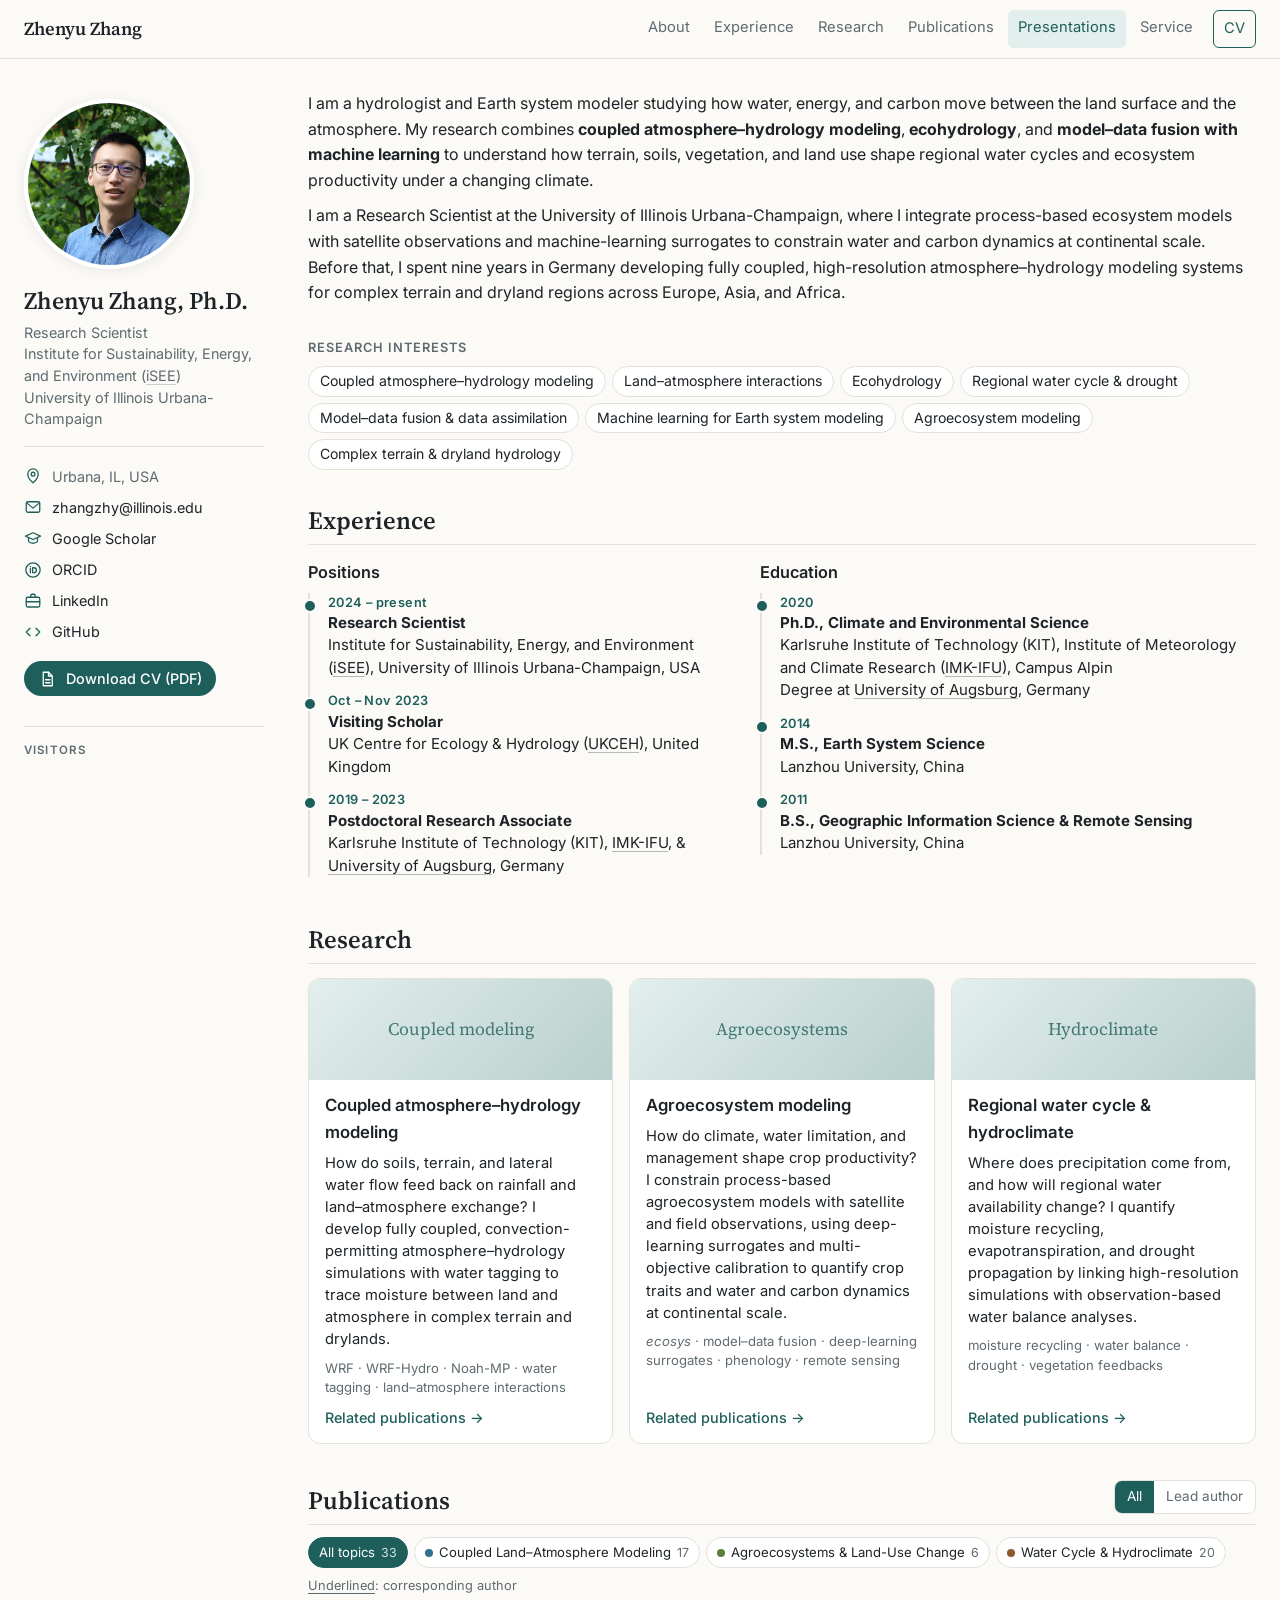
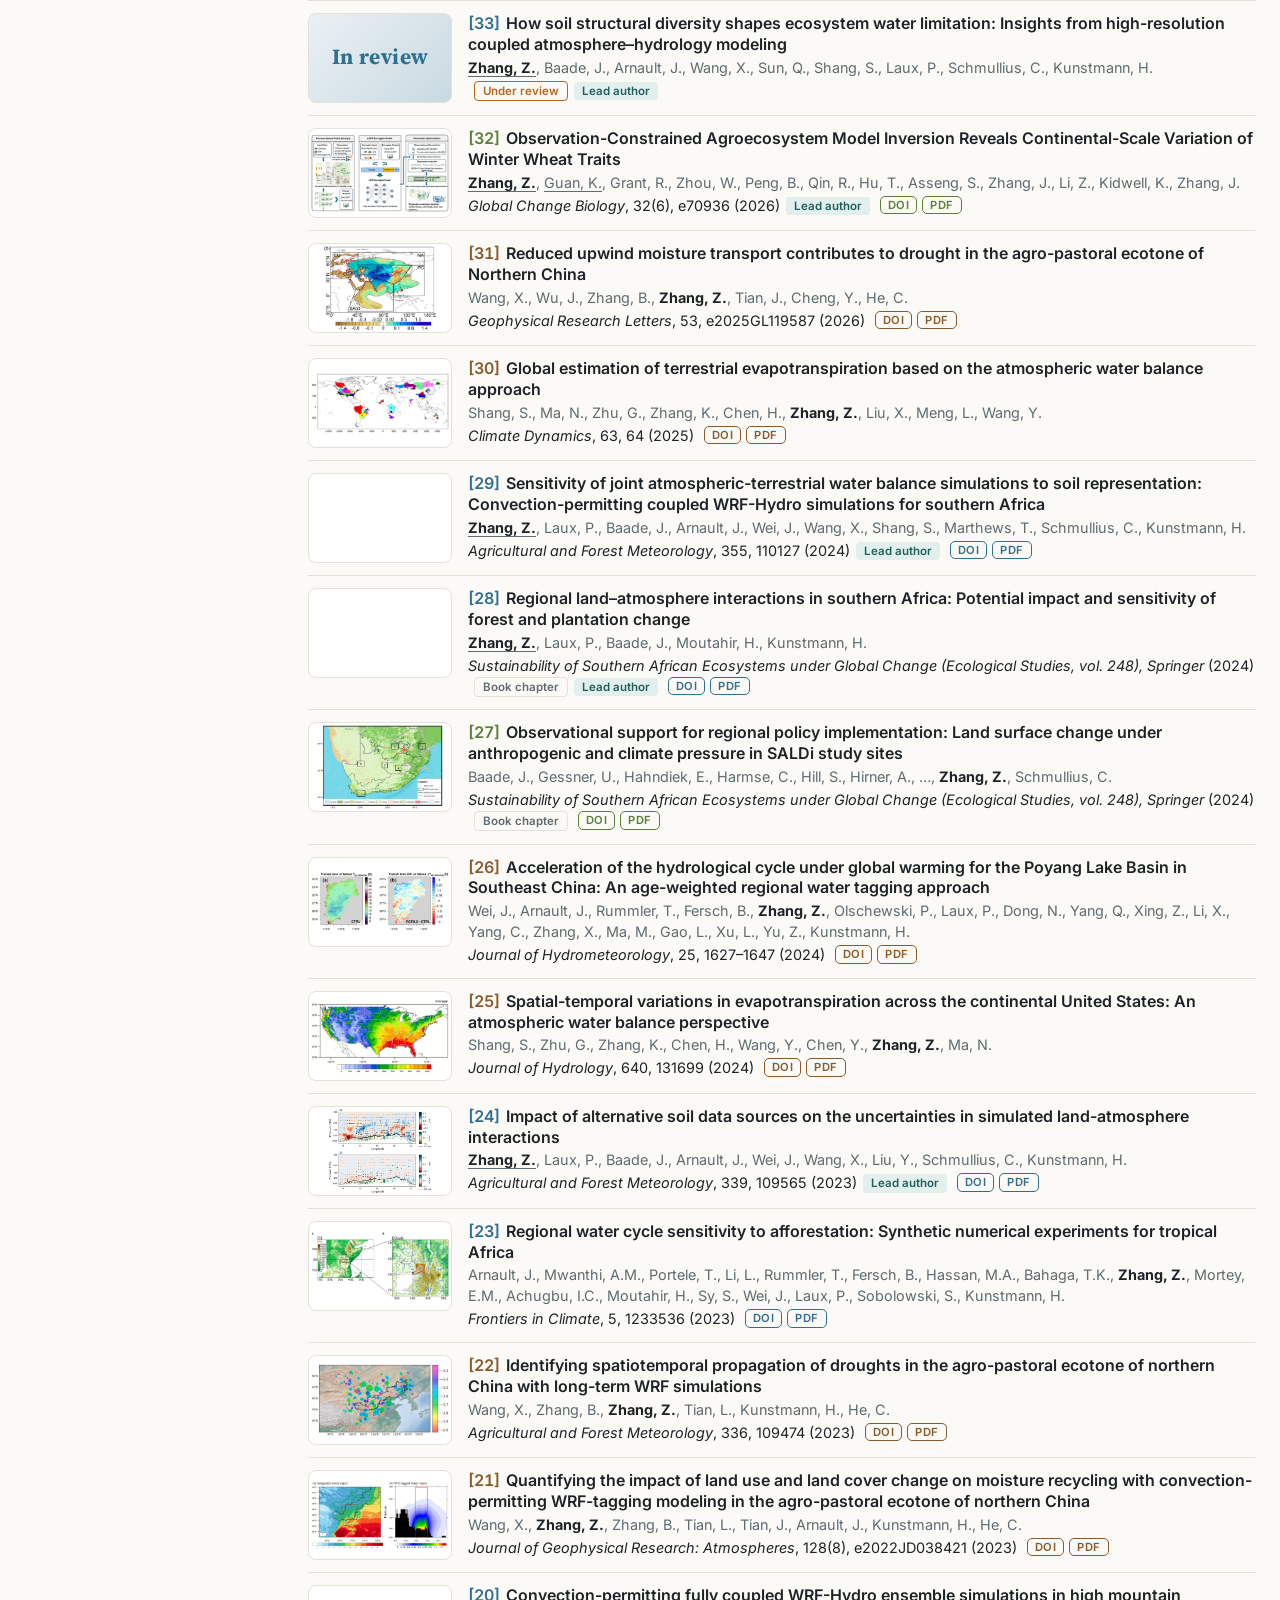
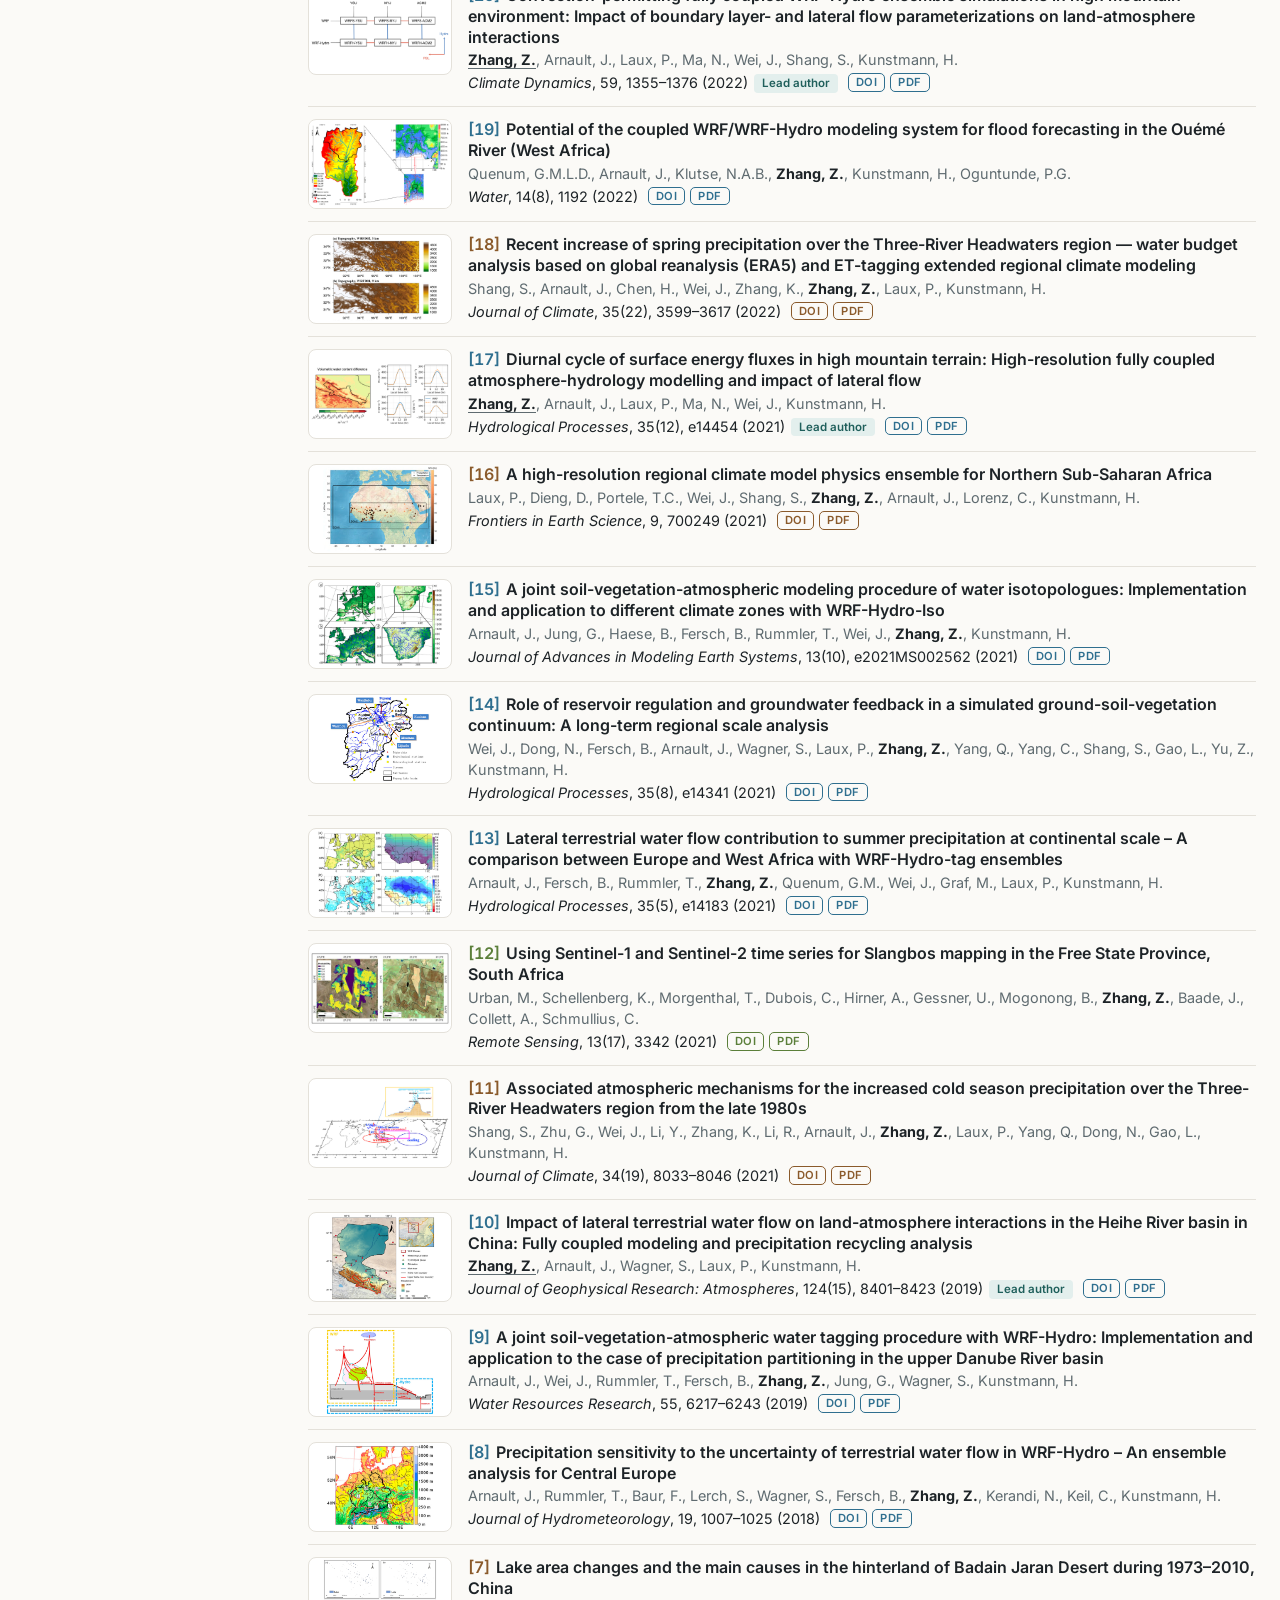
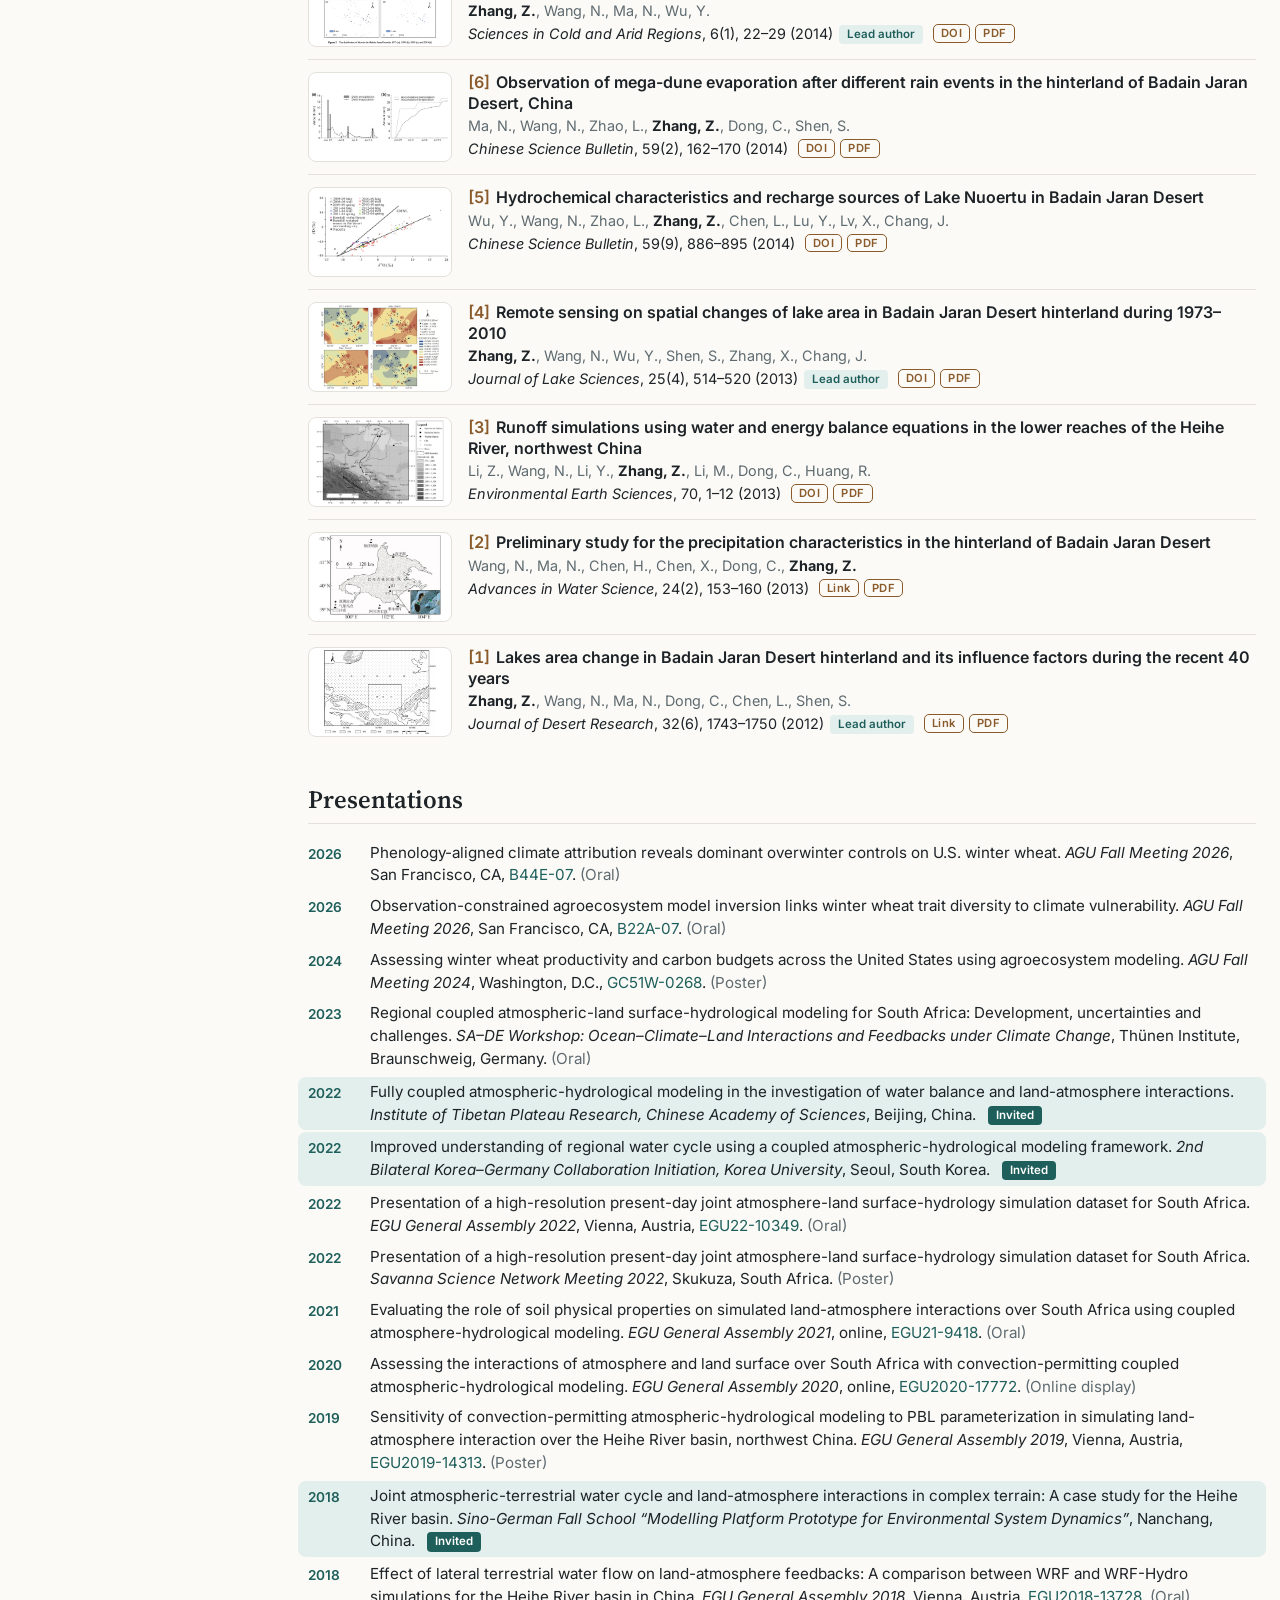
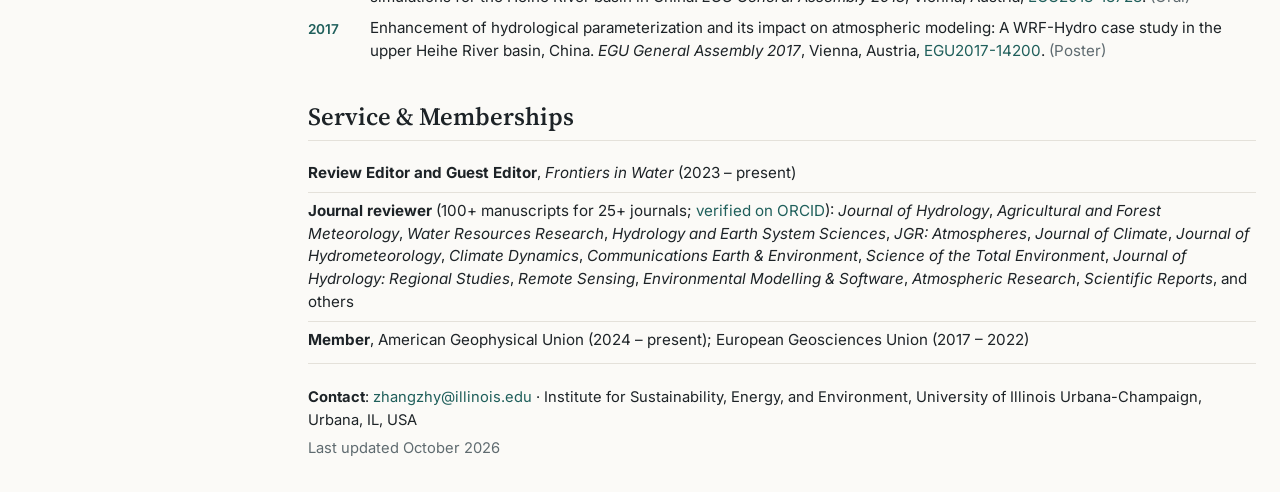
==== index.html @ 690ced85 "Initial homepage" ====
<!doctype html>
<html lang="en">
<head>
<meta charset="utf-8">
<meta name="viewport" content="width=device-width, initial-scale=1">
<title>Zhenyu Zhang | Land–Atmosphere & Agroecosystem Modeling</title>
<meta name="description" content="Zhenyu Zhang, Research Scientist at the University of Illinois Urbana-Champaign. Coupled atmosphere–hydrology modeling, land–atmosphere interactions, agroecosystem modeling, and model–data fusion.">
<meta name="author" content="Zhenyu Zhang">
<meta property="og:title" content="Zhenyu Zhang, Ph.D.">
<meta property="og:description" content="Land–atmosphere interactions, coupled atmosphere–hydrology modeling, agroecosystem modeling, and model–data fusion.">
<meta property="og:type" content="website">
<link rel="icon" href="assets/img/favicon.svg" type="image/svg+xml">
<link rel="preconnect" href="https://fonts.googleapis.com">
<link rel="preconnect" href="https://fonts.gstatic.com" crossorigin>
<link href="https://fonts.googleapis.com/css2?family=Inter:wght@400;500;600&family=Source+Serif+4:opsz,wght@8..60,500;8..60,600&display=swap" rel="stylesheet">
<link rel="stylesheet" href="assets/css/style.css">
</head>
<body>

<!-- ============ TOP NAVIGATION (jumps to sections below) ============ -->
<header class="topbar">
  <nav class="nav" aria-label="Sections">
    <a class="brand" href="#about">Zhenyu Zhang</a>
    <div class="nav-links">
      <a href="#about">About</a>
      <a href="#experience">Experience</a>
      <a href="#research">Research</a>
      <a href="#publications">Publications</a>
      <!-- <a href="#funding">Funding</a> -->
      <a href="#presentations">Presentations</a>
      <a href="#service">Service</a>
      <a class="nav-cv" href="assets/files/CV_Zhenyu_Zhang.pdf" target="_blank" rel="noopener">CV</a>
    </div>
  </nav>
</header>

<div class="page">

<!-- ============ LEFT SIDEBAR (photo + contact; stays in place while scrolling) ============ -->
<aside class="sidebar" aria-label="Profile">
  <img class="avatar" src="assets/img/profile.jpg" onerror="this.onerror=null;this.src='assets/img/profile-placeholder.svg'" alt="Portrait of Zhenyu Zhang">
  <div class="side-id">
    <h1 class="side-name">Zhenyu Zhang, Ph.D.</h1>
    <p class="side-role">Research Scientist<br>Institute for Sustainability, Energy, and Environment (<a class="org" href="https://isee.illinois.edu/" target="_blank" rel="noopener">iSEE</a>)<br>University of Illinois Urbana-Champaign</p>
  </div>
  <ul class="side-links">
    <li><svg viewBox="0 0 24 24" aria-hidden="true"><path d="M12 21s-7-6.2-7-11.5A7 7 0 0 1 19 9.5C19 14.8 12 21 12 21z"/><circle cx="12" cy="9.5" r="2.5"/></svg><span>Urbana, IL, USA</span></li>
    <li><a href="mailto:zhangzhy@illinois.edu"><svg viewBox="0 0 24 24" aria-hidden="true"><rect x="3" y="5" width="18" height="14" rx="2"/><path d="m3.5 6.5 8.5 7 8.5-7"/></svg><span>zhangzhy@illinois.edu</span></a></li>
    <li><a href="https://scholar.google.com/citations?hl=en&amp;user=nkPWP_gAAAAJ" target="_blank" rel="noopener"><svg viewBox="0 0 24 24" aria-hidden="true"><path d="M2 9.5 12 5l10 4.5-10 4.5z"/><path d="M6 11.5V16c0 1.4 2.7 3 6 3s6-1.6 6-3v-4.5"/></svg><span>Google Scholar</span></a></li>
    <li><a href="https://orcid.org/0000-0002-9155-7378" target="_blank" rel="noopener"><svg viewBox="0 0 24 24" aria-hidden="true"><circle cx="12" cy="12" r="9.5"/><path d="M8.5 9.5v6M8.5 7.2v.1M11.5 9v6.5h1.8a3.25 3.25 0 0 0 0-6.5z"/></svg><span>ORCID</span></a></li>
    <li><a href="https://www.linkedin.com/in/zhangzhy/" target="_blank" rel="noopener"><svg viewBox="0 0 24 24" aria-hidden="true"><rect x="3" y="7" width="18" height="13" rx="2"/><path d="M9 7V5a2 2 0 0 1 2-2h2a2 2 0 0 1 2 2v2M3 13h18"/></svg><span>LinkedIn</span></a></li>
    <li><a href="https://github.com/zhangzhy-geo" target="_blank" rel="noopener"><svg viewBox="0 0 24 24" aria-hidden="true"><path d="m8 7-5 5 5 5M16 7l5 5-5 5"/></svg><span>GitHub</span></a></li>
    <li><a class="side-cv" href="assets/files/CV_Zhenyu_Zhang.pdf" target="_blank" rel="noopener"><svg viewBox="0 0 24 24" aria-hidden="true"><path d="M7 3h7l5 5v13H7z"/><path d="M14 3v5h5M10 13h6M10 17h6"/></svg><span>Download CV (PDF)</span></a></li>
  </ul>

  <!-- ============ VISITOR MAP ============
       Get a free widget at https://mapmyvisitors.com (or https://clustrmaps.com): sign up with your site
       address, choose "Globe" or "Map", copy the code it gives you, and paste it between PASTE BELOW and
       PASTE ABOVE. While nothing is pasted there, this box stays hidden. -->
  <div class="visitor-globe">
    <div class="globe-label">Visitors</div>
    <div class="globe-box">
      <!-- PASTE BELOW -->
      <script type="text/javascript" id="mapmyvisitors" src="https://mapmyvisitors.com/map.js?d=Et94Dl-2YQzRytZZIDEyXdq8crxILJKxa83ExlFwMuk&cl=ffffff&w=a"></script>
      <!-- PASTE ABOVE -->
    </div>
  </div>
</aside>

<main class="content">

<!-- ============ ABOUT ============ -->
<section id="about" class="about">
    <p>I am a hydrologist and Earth system modeler studying how water, energy, and carbon move between the land surface and the atmosphere. My research combines <strong>coupled atmosphere–hydrology modeling</strong>, <strong>ecohydrology</strong>, and <strong>model–data fusion with machine learning</strong> to understand how terrain, soils, vegetation, and land use shape regional water cycles and ecosystem productivity under a changing climate.</p>
    <p>I am a Research Scientist at the University of Illinois Urbana-Champaign, where I integrate process-based ecosystem models with satellite observations and machine-learning surrogates to constrain water and carbon dynamics at continental scale. Before that, I spent nine years in Germany developing fully coupled, high-resolution atmosphere–hydrology modeling systems for complex terrain and dryland regions across Europe, Asia, and Africa.</p>
    <!-- <p class="market">I am on the academic job market for tenure-track faculty positions.</p> -->
</section>

<section class="wrap interests">
  <h3>Research interests</h3>
  <ul class="chips">
    <li>Coupled atmosphere–hydrology modeling</li>
    <li>Land–atmosphere interactions</li>
    <li>Ecohydrology</li>
    <li>Regional water cycle &amp; drought</li>
    <li>Model–data fusion &amp; data assimilation</li>
    <li>Machine learning for Earth system modeling</li>
    <li>Agroecosystem modeling</li>
    <li>Complex terrain &amp; dryland hydrology</li>
  </ul>
</section>

<!-- ============ EXPERIENCE ============ -->
<section id="experience" class="wrap">
  <h2>Experience</h2>
  <div class="two-col">
    <div>
      <h3>Positions</h3>
      <ol class="timeline">
        <li><span class="when">2024 – present</span><strong>Research Scientist</strong><br>Institute for Sustainability, Energy, and Environment (<a class="org" href="https://isee.illinois.edu/" target="_blank" rel="noopener">iSEE</a>), University of Illinois Urbana-Champaign, USA</li>
        <li><span class="when">Oct – Nov 2023</span><strong>Visiting Scholar</strong><br>UK Centre for Ecology &amp; Hydrology (<a class="org" href="https://www.ceh.ac.uk/" target="_blank" rel="noopener">UKCEH</a>), United Kingdom</li>
        <li><span class="when">2019 – 2023</span><strong>Postdoctoral Research Associate</strong><br>Karlsruhe Institute of Technology (KIT), <a class="org" href="https://www.imk-ifu.kit.edu/english/" target="_blank" rel="noopener">IMK-IFU</a>, &amp; <a class="org" href="https://www.uni-augsburg.de/en/fakultaet/fai/geo/" target="_blank" rel="noopener">University of Augsburg</a>, Germany</li>
      </ol>
    </div>
    <div>
      <h3>Education</h3>
      <ol class="timeline">
        <li><span class="when">2020</span><strong>Ph.D., Climate and Environmental Science</strong><br>Karlsruhe Institute of Technology (KIT), Institute of Meteorology and Climate Research (<a class="org" href="https://www.imk-ifu.kit.edu/english/" target="_blank" rel="noopener">IMK-IFU</a>), Campus Alpin<br>Degree at <a class="org" href="https://www.uni-augsburg.de/en/fakultaet/fai/geo/" target="_blank" rel="noopener">University of Augsburg</a>, Germany</li>
        <li><span class="when">2014</span><strong>M.S., Earth System Science</strong><br>Lanzhou University, China</li>
        <li><span class="when">2011</span><strong>B.S., Geographic Information Science &amp; Remote Sensing</strong><br>Lanzhou University, China</li>
      </ol>
    </div>
  </div>
</section>

<!-- ============ RESEARCH ============ -->
<section id="research" class="wrap">
  <h2>Research</h2>
  <div class="cards">
    <article class="card">
      <div class="card-img"><img src="assets/img/research/coupled.jpg" alt="" onerror="this.parentNode.classList.add('empty');this.remove()"><span>Coupled modeling</span></div>
      <h3>Coupled atmosphere–hydrology modeling</h3>
      <p>How do soils, terrain, and lateral water flow feed back on rainfall and land–atmosphere exchange? I develop fully coupled, convection-permitting atmosphere–hydrology simulations with water tagging to trace moisture between land and atmosphere in complex terrain and drylands.</p>
      <p class="tags">WRF · WRF-Hydro · Noah-MP · water tagging · land–atmosphere interactions</p>
      <a class="more" href="#publications" data-topic="coupled">Related publications →</a>
    </article>
    <article class="card">
      <div class="card-img"><img src="assets/img/research/agro.jpg" alt="" onerror="this.parentNode.classList.add('empty');this.remove()"><span>Agroecosystems</span></div>
      <h3>Agroecosystem modeling</h3>
      <p>How do climate, water limitation, and management shape crop productivity? I constrain process-based agroecosystem models with satellite and field observations, using deep-learning surrogates and multi-objective calibration to quantify crop traits and water and carbon dynamics at continental scale.</p>
      <p class="tags"><em>ecosys</em> · model–data fusion · deep-learning surrogates · phenology · remote sensing</p>
      <a class="more" href="#publications" data-topic="agro">Related publications →</a>
    </article>
    <article class="card">
      <div class="card-img"><img src="assets/img/research/hydroclimate.jpg" alt="" onerror="this.parentNode.classList.add('empty');this.remove()"><span>Hydroclimate</span></div>
      <h3>Regional water cycle &amp; hydroclimate</h3>
      <p>Where does precipitation come from, and how will regional water availability change? I quantify moisture recycling, evapotranspiration, and drought propagation by linking high-resolution simulations with observation-based water balance analyses.</p>
      <p class="tags">moisture recycling · water balance · drought · vegetation feedbacks</p>
      <a class="more" href="#publications" data-topic="hydroclimate">Related publications →</a>
    </article>
  </div>
</section>

<!-- ============ PUBLICATIONS (generated by build.py from data/publications.csv) ============ -->
<section id="publications" class="wrap">
  <div class="pub-head">
    <h2>Publications</h2>
    <div class="toggle" role="group" aria-label="Filter publications">
      <button type="button" class="on" data-filter="all">All</button>
      <button type="button" data-filter="lead">Lead author</button>
    </div>
  </div>
  <div class="topic-filter" role="group" aria-label="Filter publications by topic"><button type="button" class="on" data-topic="all">All topics <span>33</span></button><button type="button" class="topic-coupled" data-topic="coupled" title="Land–Atmosphere Interactions &amp; Coupled Atmosphere–Hydrology Modeling">Coupled Land–Atmosphere Modeling <span>17</span></button><button type="button" class="topic-agro" data-topic="agro" title="Agroecosystems, Land-Use Change &amp; Land Degradation">Agroecosystems &amp; Land-Use Change <span>6</span></button><button type="button" class="topic-hydroclimate" data-topic="hydroclimate" title="Regional Water Cycle, Drought &amp; Hydroclimate">Water Cycle &amp; Hydroclimate <span>20</span></button></div>
  <p class="pub-legend muted"><u class="corr">Underlined</u>: corresponding author</p>
  <div class="pub-list">
    <article class="pub topic-coupled" data-topics="coupled" data-lead="1">
      <div class="pub-thumb ph" aria-hidden="true"><b>In review</b><small></small></div>
      <div>
        <div class="pub-title"><span class="pub-num">[33]</span> How soil structural diversity shapes ecosystem water limitation: Insights from high-resolution coupled atmosphere–hydrology modeling</div>
        <div class="pub-authors"><u class="corr" title="Corresponding author"><strong>Zhang, Z.</strong></u>, Baade, J., Arnault, J., Wang, X., Sun, Q., Shang, S., Laux, P., Schmullius, C., Kunstmann, H.</div>
        <div class="pub-venue"><span class="badge review">Under review</span><span class="badge lead">Lead author</span></div>
      </div>
    </article>
    <article class="pub topic-agro" data-topics="agro" data-lead="1">
      <div class="pub-thumb media"><img src="assets/img/papers/2026_GCB.png" alt="" loading="lazy" decoding="async"></div>
      <div>
        <div class="pub-title"><span class="pub-num">[32]</span> Observation-Constrained Agroecosystem Model Inversion Reveals Continental-Scale Variation of Winter Wheat Traits</div>
        <div class="pub-authors"><u class="corr" title="Corresponding author"><strong>Zhang, Z.</strong></u>, <u class="corr" title="Corresponding author">Guan, K.</u>, Grant, R., Zhou, W., Peng, B., Qin, R., Hu, T., Asseng, S., Zhang, J., Li, Z., Kidwell, K., Zhang, J.</div>
        <div class="pub-venue"><em>Global Change Biology</em>, 32(6), e70936 (2026)<span class="badge lead">Lead author</span> <span class="pub-links"><a href="https://doi.org/10.1111/gcb.70936" target="_blank" rel="noopener">DOI</a><a href="https://drive.google.com/file/d/1NYzsPiircv1xFJKxJvsDG1-bj37zx209/view" target="_blank" rel="noopener">PDF</a></span></div>
      </div>
    </article>
    <article class="pub topic-hydroclimate" data-topics="hydroclimate" data-lead="0">
      <div class="pub-thumb media"><img src="assets/img/papers/2026_Wang_GRL.png" alt="" loading="lazy" decoding="async"></div>
      <div>
        <div class="pub-title"><span class="pub-num">[31]</span> Reduced upwind moisture transport contributes to drought in the agro-pastoral ecotone of Northern China</div>
        <div class="pub-authors">Wang, X., Wu, J., Zhang, B., <strong>Zhang, Z.</strong>, Tian, J., Cheng, Y., He, C.</div>
        <div class="pub-venue"><em>Geophysical Research Letters</em>, 53, e2025GL119587 (2026) <span class="pub-links"><a href="https://doi.org/10.1029/2025GL119587" target="_blank" rel="noopener">DOI</a><a href="https://drive.google.com/file/d/1opXnaDrfxvsRfmXJ8KwPsH3540_nvCsO/view" target="_blank" rel="noopener">PDF</a></span></div>
      </div>
    </article>
    <article class="pub topic-hydroclimate" data-topics="hydroclimate" data-lead="0">
      <div class="pub-thumb media"><img src="assets/img/papers/2025_Shang_CD.png" alt="" loading="lazy" decoding="async"></div>
      <div>
        <div class="pub-title"><span class="pub-num">[30]</span> Global estimation of terrestrial evapotranspiration based on the atmospheric water balance approach</div>
        <div class="pub-authors">Shang, S., Ma, N., Zhu, G., Zhang, K., Chen, H., <strong>Zhang, Z.</strong>, Liu, X., Meng, L., Wang, Y.</div>
        <div class="pub-venue"><em>Climate Dynamics</em>, 63, 64 (2025) <span class="pub-links"><a href="https://doi.org/10.1007/s00382-024-07536-0" target="_blank" rel="noopener">DOI</a><a href="https://drive.google.com/file/d/1p4LUio0P4Pgn8mFgNW8QSXHOBGtUlGn8/view" target="_blank" rel="noopener">PDF</a></span></div>
      </div>
    </article>
    <article class="pub topic-coupled" data-topics="coupled" data-lead="1">
      <div class="pub-thumb media"><img src="assets/img/papers/2024_AFM.jpg" alt="" loading="lazy" decoding="async"></div>
      <div>
        <div class="pub-title"><span class="pub-num">[29]</span> Sensitivity of joint atmospheric-terrestrial water balance simulations to soil representation: Convection-permitting coupled WRF-Hydro simulations for southern Africa</div>
        <div class="pub-authors"><u class="corr" title="Corresponding author"><strong>Zhang, Z.</strong></u>, Laux, P., Baade, J., Arnault, J., Wei, J., Wang, X., Shang, S., Marthews, T., Schmullius, C., Kunstmann, H.</div>
        <div class="pub-venue"><em>Agricultural and Forest Meteorology</em>, 355, 110127 (2024)<span class="badge lead">Lead author</span> <span class="pub-links"><a href="https://doi.org/10.1016/j.agrformet.2024.110127" target="_blank" rel="noopener">DOI</a><a href="https://drive.google.com/file/d/1-BLNEsMiNsbHqoE6-rWpENXyRQ3y7LPs/view" target="_blank" rel="noopener">PDF</a></span></div>
      </div>
    </article>
    <article class="pub topic-coupled" data-topics="coupled agro" data-lead="1">
      <div class="pub-thumb media"><img src="assets/img/papers/2024_Springerbook.png" alt="" loading="lazy" decoding="async"></div>
      <div>
        <div class="pub-title"><span class="pub-num">[28]</span> Regional land–atmosphere interactions in southern Africa: Potential impact and sensitivity of forest and plantation change</div>
        <div class="pub-authors"><u class="corr" title="Corresponding author"><strong>Zhang, Z.</strong></u>, Laux, P., Baade, J., Moutahir, H., Kunstmann, H.</div>
        <div class="pub-venue"><em>Sustainability of Southern African Ecosystems under Global Change (Ecological Studies, vol. 248), Springer</em> (2024)<span class="badge chapter">Book chapter</span><span class="badge lead">Lead author</span> <span class="pub-links"><a href="https://doi.org/10.1007/978-3-031-10948-5_10" target="_blank" rel="noopener">DOI</a><a href="https://drive.google.com/file/d/11zJg9SrMo3_IWUfRbUFsA0KoqaAytkts/view" target="_blank" rel="noopener">PDF</a></span></div>
      </div>
    </article>
    <article class="pub topic-agro" data-topics="agro" data-lead="0">
      <div class="pub-thumb media"><img src="assets/img/papers/2024_JB_Springerbook.jpg" alt="" loading="lazy" decoding="async"></div>
      <div>
        <div class="pub-title"><span class="pub-num">[27]</span> Observational support for regional policy implementation: Land surface change under anthropogenic and climate pressure in SALDi study sites</div>
        <div class="pub-authors">Baade, J., Gessner, U., Hahndiek, E., Harmse, C., Hill, S., Hirner, A., …, <strong>Zhang, Z.</strong>, Schmullius, C.</div>
        <div class="pub-venue"><em>Sustainability of Southern African Ecosystems under Global Change (Ecological Studies, vol. 248), Springer</em> (2024)<span class="badge chapter">Book chapter</span> <span class="pub-links"><a href="https://doi.org/10.1007/978-3-031-10948-5_29" target="_blank" rel="noopener">DOI</a><a href="https://drive.google.com/file/d/122j4QE9tYYC7Cck0XLkN2ADbvEj6nB3p/view" target="_blank" rel="noopener">PDF</a></span></div>
      </div>
    </article>
    <article class="pub topic-hydroclimate" data-topics="hydroclimate coupled" data-lead="0">
      <div class="pub-thumb media"><img src="assets/img/papers/2024_Wei_JHM.png" alt="" loading="lazy" decoding="async"></div>
      <div>
        <div class="pub-title"><span class="pub-num">[26]</span> Acceleration of the hydrological cycle under global warming for the Poyang Lake Basin in Southeast China: An age-weighted regional water tagging approach</div>
        <div class="pub-authors">Wei, J., Arnault, J., Rummler, T., Fersch, B., <strong>Zhang, Z.</strong>, Olschewski, P., Laux, P., Dong, N., Yang, Q., Xing, Z., Li, X., Yang, C., Zhang, X., Ma, M., Gao, L., Xu, L., Yu, Z., Kunstmann, H.</div>
        <div class="pub-venue"><em>Journal of Hydrometeorology</em>, 25, 1627–1647 (2024) <span class="pub-links"><a href="https://doi.org/10.1175/JHM-D-23-0227.1" target="_blank" rel="noopener">DOI</a><a href="https://drive.google.com/file/d/1R8HdI5wznvF2p-4HEffJuWW7NrhYwJOP/view" target="_blank" rel="noopener">PDF</a></span></div>
      </div>
    </article>
    <article class="pub topic-hydroclimate" data-topics="hydroclimate" data-lead="0">
      <div class="pub-thumb media"><img src="assets/img/papers/2024_Shang_JoH.png" alt="" loading="lazy" decoding="async"></div>
      <div>
        <div class="pub-title"><span class="pub-num">[25]</span> Spatial-temporal variations in evapotranspiration across the continental United States: An atmospheric water balance perspective</div>
        <div class="pub-authors">Shang, S., Zhu, G., Zhang, K., Chen, H., Wang, Y., Chen, Y., <strong>Zhang, Z.</strong>, Ma, N.</div>
        <div class="pub-venue"><em>Journal of Hydrology</em>, 640, 131699 (2024) <span class="pub-links"><a href="https://doi.org/10.1016/j.jhydrol.2024.131699" target="_blank" rel="noopener">DOI</a><a href="https://drive.google.com/file/d/1-DZXwvQXkmWEQ6JQZnWSmaP0h9g3pYb9/view" target="_blank" rel="noopener">PDF</a></span></div>
      </div>
    </article>
    <article class="pub topic-coupled" data-topics="coupled" data-lead="1">
      <div class="pub-thumb media"><img src="assets/img/papers/2023_AFM.jpg" alt="" loading="lazy" decoding="async"></div>
      <div>
        <div class="pub-title"><span class="pub-num">[24]</span> Impact of alternative soil data sources on the uncertainties in simulated land-atmosphere interactions</div>
        <div class="pub-authors"><u class="corr" title="Corresponding author"><strong>Zhang, Z.</strong></u>, Laux, P., Baade, J., Arnault, J., Wei, J., Wang, X., Liu, Y., Schmullius, C., Kunstmann, H.</div>
        <div class="pub-venue"><em>Agricultural and Forest Meteorology</em>, 339, 109565 (2023)<span class="badge lead">Lead author</span> <span class="pub-links"><a href="https://doi.org/10.1016/j.agrformet.2023.109565" target="_blank" rel="noopener">DOI</a><a href="https://drive.google.com/file/d/11s3pySL2iR4Q38XGB1STPFGhr9vqpuZO/view" target="_blank" rel="noopener">PDF</a></span></div>
      </div>
    </article>
    <article class="pub topic-coupled" data-topics="coupled hydroclimate agro" data-lead="0">
      <div class="pub-thumb media"><img src="assets/img/papers/2023_JA_FC.jpg" alt="" loading="lazy" decoding="async"></div>
      <div>
        <div class="pub-title"><span class="pub-num">[23]</span> Regional water cycle sensitivity to afforestation: Synthetic numerical experiments for tropical Africa</div>
        <div class="pub-authors">Arnault, J., Mwanthi, A.M., Portele, T., Li, L., Rummler, T., Fersch, B., Hassan, M.A., Bahaga, T.K., <strong>Zhang, Z.</strong>, Mortey, E.M., Achugbu, I.C., Moutahir, H., Sy, S., Wei, J., Laux, P., Sobolowski, S., Kunstmann, H.</div>
        <div class="pub-venue"><em>Frontiers in Climate</em>, 5, 1233536 (2023) <span class="pub-links"><a href="https://doi.org/10.3389/fclim.2023.1233536" target="_blank" rel="noopener">DOI</a><a href="https://drive.google.com/file/d/122E58Rw-mA4EI8r9jemlXocOY1xbqOIT/view" target="_blank" rel="noopener">PDF</a></span></div>
      </div>
    </article>
    <article class="pub topic-hydroclimate" data-topics="hydroclimate" data-lead="0">
      <div class="pub-thumb media"><img src="assets/img/papers/2023_Wang_AFM.jpg" alt="" loading="lazy" decoding="async"></div>
      <div>
        <div class="pub-title"><span class="pub-num">[22]</span> Identifying spatiotemporal propagation of droughts in the agro-pastoral ecotone of northern China with long-term WRF simulations</div>
        <div class="pub-authors">Wang, X., Zhang, B., <strong>Zhang, Z.</strong>, Tian, L., Kunstmann, H., He, C.</div>
        <div class="pub-venue"><em>Agricultural and Forest Meteorology</em>, 336, 109474 (2023) <span class="pub-links"><a href="https://doi.org/10.1016/j.agrformet.2023.109474" target="_blank" rel="noopener">DOI</a><a href="https://drive.google.com/file/d/1221NJG_D3AjDHfxRsyYCu0qsmCJSQu8y/view" target="_blank" rel="noopener">PDF</a></span></div>
      </div>
    </article>
    <article class="pub topic-hydroclimate" data-topics="hydroclimate coupled agro" data-lead="0">
      <div class="pub-thumb media"><img src="assets/img/papers/2023_Wang_JGRA.png" alt="" loading="lazy" decoding="async"></div>
      <div>
        <div class="pub-title"><span class="pub-num">[21]</span> Quantifying the impact of land use and land cover change on moisture recycling with convection-permitting WRF-tagging modeling in the agro-pastoral ecotone of northern China</div>
        <div class="pub-authors">Wang, X., <strong>Zhang, Z.</strong>, Zhang, B., Tian, L., Tian, J., Arnault, J., Kunstmann, H., He, C.</div>
        <div class="pub-venue"><em>Journal of Geophysical Research: Atmospheres</em>, 128(8), e2022JD038421 (2023) <span class="pub-links"><a href="https://doi.org/10.1029/2022JD038421" target="_blank" rel="noopener">DOI</a><a href="https://drive.google.com/file/d/12DFWObZhe581bd-Sp7flNDdPKabke_Cu/view" target="_blank" rel="noopener">PDF</a></span></div>
      </div>
    </article>
    <article class="pub topic-coupled" data-topics="coupled" data-lead="1">
      <div class="pub-thumb media"><img src="assets/img/papers/2022_CD.png" alt="" loading="lazy" decoding="async"></div>
      <div>
        <div class="pub-title"><span class="pub-num">[20]</span> Convection-permitting fully coupled WRF-Hydro ensemble simulations in high mountain environment: Impact of boundary layer- and lateral flow parameterizations on land-atmosphere interactions</div>
        <div class="pub-authors"><u class="corr" title="Corresponding author"><strong>Zhang, Z.</strong></u>, Arnault, J., Laux, P., Ma, N., Wei, J., Shang, S., Kunstmann, H.</div>
        <div class="pub-venue"><em>Climate Dynamics</em>, 59, 1355–1376 (2022)<span class="badge lead">Lead author</span> <span class="pub-links"><a href="https://doi.org/10.1007/s00382-021-06044-9" target="_blank" rel="noopener">DOI</a><a href="https://drive.google.com/file/d/11yeglcy9xYSoUOY3jeH2lUCcqLEruH-k/view" target="_blank" rel="noopener">PDF</a></span></div>
      </div>
    </article>
    <article class="pub topic-coupled" data-topics="coupled hydroclimate" data-lead="0">
      <div class="pub-thumb media"><img src="assets/img/papers/2022_Que_Water.jpg" alt="" loading="lazy" decoding="async"></div>
      <div>
        <div class="pub-title"><span class="pub-num">[19]</span> Potential of the coupled WRF/WRF-Hydro modeling system for flood forecasting in the Ouémé River (West Africa)</div>
        <div class="pub-authors">Quenum, G.M.L.D., Arnault, J., Klutse, N.A.B., <strong>Zhang, Z.</strong>, Kunstmann, H., Oguntunde, P.G.</div>
        <div class="pub-venue"><em>Water</em>, 14(8), 1192 (2022) <span class="pub-links"><a href="https://doi.org/10.3390/w14081192" target="_blank" rel="noopener">DOI</a><a href="https://drive.google.com/file/d/12993jQrKV_Sx89eVf_RygARu37EkMg3f/view" target="_blank" rel="noopener">PDF</a></span></div>
      </div>
    </article>
    <article class="pub topic-hydroclimate" data-topics="hydroclimate coupled" data-lead="0">
      <div class="pub-thumb media"><img src="assets/img/papers/2022_Shang_JoC.jpg" alt="" loading="lazy" decoding="async"></div>
      <div>
        <div class="pub-title"><span class="pub-num">[18]</span> Recent increase of spring precipitation over the Three-River Headwaters region — water budget analysis based on global reanalysis (ERA5) and ET-tagging extended regional climate modeling</div>
        <div class="pub-authors">Shang, S., Arnault, J., Chen, H., Wei, J., Zhang, K., <strong>Zhang, Z.</strong>, Laux, P., Kunstmann, H.</div>
        <div class="pub-venue"><em>Journal of Climate</em>, 35(22), 3599–3617 (2022) <span class="pub-links"><a href="https://doi.org/10.1175/JCLI-D-21-0829.1" target="_blank" rel="noopener">DOI</a><a href="https://drive.google.com/file/d/128SJfcmBszzKYszNC1zvVJvSBIX4g6Pw/view" target="_blank" rel="noopener">PDF</a></span></div>
      </div>
    </article>
    <article class="pub topic-coupled" data-topics="coupled" data-lead="1">
      <div class="pub-thumb media"><img src="assets/img/papers/2022_HP.png" alt="" loading="lazy" decoding="async"></div>
      <div>
        <div class="pub-title"><span class="pub-num">[17]</span> Diurnal cycle of surface energy fluxes in high mountain terrain: High-resolution fully coupled atmosphere-hydrology modelling and impact of lateral flow</div>
        <div class="pub-authors"><u class="corr" title="Corresponding author"><strong>Zhang, Z.</strong></u>, Arnault, J., Laux, P., Ma, N., Wei, J., Kunstmann, H.</div>
        <div class="pub-venue"><em>Hydrological Processes</em>, 35(12), e14454 (2021)<span class="badge lead">Lead author</span> <span class="pub-links"><a href="https://doi.org/10.1002/hyp.14454" target="_blank" rel="noopener">DOI</a><a href="https://drive.google.com/file/d/11rEoZrAwUUWd9Kh2H9QF3E8qwWo7KnDk/view" target="_blank" rel="noopener">PDF</a></span></div>
      </div>
    </article>
    <article class="pub topic-hydroclimate" data-topics="hydroclimate" data-lead="0">
      <div class="pub-thumb media"><img src="assets/img/papers/2021_PL_FES.jpg" alt="" loading="lazy" decoding="async"></div>
      <div>
        <div class="pub-title"><span class="pub-num">[16]</span> A high-resolution regional climate model physics ensemble for Northern Sub-Saharan Africa</div>
        <div class="pub-authors">Laux, P., Dieng, D., Portele, T.C., Wei, J., Shang, S., <strong>Zhang, Z.</strong>, Arnault, J., Lorenz, C., Kunstmann, H.</div>
        <div class="pub-venue"><em>Frontiers in Earth Science</em>, 9, 700249 (2021) <span class="pub-links"><a href="https://doi.org/10.3389/feart.2021.700249" target="_blank" rel="noopener">DOI</a><a href="https://drive.google.com/file/d/121YE2ww8I7S33VfseHv-9S69Ysdq_hNw/view" target="_blank" rel="noopener">PDF</a></span></div>
      </div>
    </article>
    <article class="pub topic-coupled" data-topics="coupled" data-lead="0">
      <div class="pub-thumb media"><img src="assets/img/papers/2021_JA_JAMES.jpg" alt="" loading="lazy" decoding="async"></div>
      <div>
        <div class="pub-title"><span class="pub-num">[15]</span> A joint soil-vegetation-atmospheric modeling procedure of water isotopologues: Implementation and application to different climate zones with WRF-Hydro-Iso</div>
        <div class="pub-authors">Arnault, J., Jung, G., Haese, B., Fersch, B., Rummler, T., Wei, J., <strong>Zhang, Z.</strong>, Kunstmann, H.</div>
        <div class="pub-venue"><em>Journal of Advances in Modeling Earth Systems</em>, 13(10), e2021MS002562 (2021) <span class="pub-links"><a href="https://doi.org/10.1029/2021MS002562" target="_blank" rel="noopener">DOI</a><a href="https://drive.google.com/file/d/120_j0me5xcWg0TM2eRplrsF5GxXOryAi/view" target="_blank" rel="noopener">PDF</a></span></div>
      </div>
    </article>
    <article class="pub topic-coupled" data-topics="coupled hydroclimate" data-lead="0">
      <div class="pub-thumb media"><img src="assets/img/papers/2021_Wei_HP.jpg" alt="" loading="lazy" decoding="async"></div>
      <div>
        <div class="pub-title"><span class="pub-num">[14]</span> Role of reservoir regulation and groundwater feedback in a simulated ground-soil-vegetation continuum: A long-term regional scale analysis</div>
        <div class="pub-authors">Wei, J., Dong, N., Fersch, B., Arnault, J., Wagner, S., Laux, P., <strong>Zhang, Z.</strong>, Yang, Q., Yang, C., Shang, S., Gao, L., Yu, Z., Kunstmann, H.</div>
        <div class="pub-venue"><em>Hydrological Processes</em>, 35(8), e14341 (2021) <span class="pub-links"><a href="https://doi.org/10.1002/hyp.14341" target="_blank" rel="noopener">DOI</a><a href="https://drive.google.com/file/d/129dkP_n8n5rhBs5Mz56mqBAa8qC94at1/view" target="_blank" rel="noopener">PDF</a></span></div>
      </div>
    </article>
    <article class="pub topic-coupled" data-topics="coupled hydroclimate" data-lead="0">
      <div class="pub-thumb media"><img src="assets/img/papers/2021_JA_HP.jpg" alt="" loading="lazy" decoding="async"></div>
      <div>
        <div class="pub-title"><span class="pub-num">[13]</span> Lateral terrestrial water flow contribution to summer precipitation at continental scale – A comparison between Europe and West Africa with WRF-Hydro-tag ensembles</div>
        <div class="pub-authors">Arnault, J., Fersch, B., Rummler, T., <strong>Zhang, Z.</strong>, Quenum, G.M., Wei, J., Graf, M., Laux, P., Kunstmann, H.</div>
        <div class="pub-venue"><em>Hydrological Processes</em>, 35(5), e14183 (2021) <span class="pub-links"><a href="https://doi.org/10.1002/hyp.14183" target="_blank" rel="noopener">DOI</a><a href="https://drive.google.com/file/d/121Y_lyVIm1O7dL20S_vR4-nnBCTxlPtS/view" target="_blank" rel="noopener">PDF</a></span></div>
      </div>
    </article>
    <article class="pub topic-agro" data-topics="agro" data-lead="0">
      <div class="pub-thumb media"><img src="assets/img/papers/2021_Urban_RS.jpg" alt="" loading="lazy" decoding="async"></div>
      <div>
        <div class="pub-title"><span class="pub-num">[12]</span> Using Sentinel-1 and Sentinel-2 time series for Slangbos mapping in the Free State Province, South Africa</div>
        <div class="pub-authors">Urban, M., Schellenberg, K., Morgenthal, T., Dubois, C., Hirner, A., Gessner, U., Mogonong, B., <strong>Zhang, Z.</strong>, Baade, J., Collett, A., Schmullius, C.</div>
        <div class="pub-venue"><em>Remote Sensing</em>, 13(17), 3342 (2021) <span class="pub-links"><a href="https://doi.org/10.3390/rs13173342" target="_blank" rel="noopener">DOI</a><a href="https://drive.google.com/file/d/127UOPextgHxPiPD88jw_eO4wkrIBUb5P/view" target="_blank" rel="noopener">PDF</a></span></div>
      </div>
    </article>
    <article class="pub topic-hydroclimate" data-topics="hydroclimate" data-lead="0">
      <div class="pub-thumb media"><img src="assets/img/papers/2021_Shang_JoC.png" alt="" loading="lazy" decoding="async"></div>
      <div>
        <div class="pub-title"><span class="pub-num">[11]</span> Associated atmospheric mechanisms for the increased cold season precipitation over the Three-River Headwaters region from the late 1980s</div>
        <div class="pub-authors">Shang, S., Zhu, G., Wei, J., Li, Y., Zhang, K., Li, R., Arnault, J., <strong>Zhang, Z.</strong>, Laux, P., Yang, Q., Dong, N., Gao, L., Kunstmann, H.</div>
        <div class="pub-venue"><em>Journal of Climate</em>, 34(19), 8033–8046 (2021) <span class="pub-links"><a href="https://doi.org/10.1175/JCLI-D-21-0077.1" target="_blank" rel="noopener">DOI</a><a href="https://drive.google.com/file/d/125OudlynzBYZ-I8aQkIQn-54btzCqDCt/view" target="_blank" rel="noopener">PDF</a></span></div>
      </div>
    </article>
    <article class="pub topic-coupled" data-topics="coupled" data-lead="1">
      <div class="pub-thumb media"><img src="assets/img/papers/2019_JGRA.jpg" alt="" loading="lazy" decoding="async"></div>
      <div>
        <div class="pub-title"><span class="pub-num">[10]</span> Impact of lateral terrestrial water flow on land-atmosphere interactions in the Heihe River basin in China: Fully coupled modeling and precipitation recycling analysis</div>
        <div class="pub-authors"><u class="corr" title="Corresponding author"><strong>Zhang, Z.</strong></u>, Arnault, J., Wagner, S., Laux, P., Kunstmann, H.</div>
        <div class="pub-venue"><em>Journal of Geophysical Research: Atmospheres</em>, 124(15), 8401–8423 (2019)<span class="badge lead">Lead author</span> <span class="pub-links"><a href="https://doi.org/10.1029/2018JD030174" target="_blank" rel="noopener">DOI</a><a href="https://drive.google.com/file/d/11qy2vFkY_cUqP5XQL8zxqbloIPFro68A/view" target="_blank" rel="noopener">PDF</a></span></div>
      </div>
    </article>
    <article class="pub topic-coupled" data-topics="coupled" data-lead="0">
      <div class="pub-thumb media"><img src="assets/img/papers/2018_JA_WRR.png" alt="" loading="lazy" decoding="async"></div>
      <div>
        <div class="pub-title"><span class="pub-num">[9]</span> A joint soil-vegetation-atmospheric water tagging procedure with WRF-Hydro: Implementation and application to the case of precipitation partitioning in the upper Danube River basin</div>
        <div class="pub-authors">Arnault, J., Wei, J., Rummler, T., Fersch, B., <strong>Zhang, Z.</strong>, Jung, G., Wagner, S., Kunstmann, H.</div>
        <div class="pub-venue"><em>Water Resources Research</em>, 55, 6217–6243 (2019) <span class="pub-links"><a href="https://doi.org/10.1029/2019WR024780" target="_blank" rel="noopener">DOI</a><a href="https://drive.google.com/file/d/124RV0kVe5oEHhEuPiTEbIQqvrRpms8s_/view" target="_blank" rel="noopener">PDF</a></span></div>
      </div>
    </article>
    <article class="pub topic-coupled" data-topics="coupled" data-lead="0">
      <div class="pub-thumb media"><img src="assets/img/papers/2018_JA_JHM.jpg" alt="" loading="lazy" decoding="async"></div>
      <div>
        <div class="pub-title"><span class="pub-num">[8]</span> Precipitation sensitivity to the uncertainty of terrestrial water flow in WRF-Hydro – An ensemble analysis for Central Europe</div>
        <div class="pub-authors">Arnault, J., Rummler, T., Baur, F., Lerch, S., Wagner, S., Fersch, B., <strong>Zhang, Z.</strong>, Kerandi, N., Keil, C., Kunstmann, H.</div>
        <div class="pub-venue"><em>Journal of Hydrometeorology</em>, 19, 1007–1025 (2018) <span class="pub-links"><a href="https://doi.org/10.1175/JHM-D-17-0042.1" target="_blank" rel="noopener">DOI</a><a href="https://drive.google.com/file/d/11xgEj-U2lUsiNUIgc0Wmfh27wBvJwAow/view" target="_blank" rel="noopener">PDF</a></span></div>
      </div>
    </article>
    <article class="pub topic-hydroclimate" data-topics="hydroclimate" data-lead="1">
      <div class="pub-thumb media"><img src="assets/img/papers/2014_SCAR.png" alt="" loading="lazy" decoding="async"></div>
      <div>
        <div class="pub-title"><span class="pub-num">[7]</span> Lake area changes and the main causes in the hinterland of Badain Jaran Desert during 1973–2010, China</div>
        <div class="pub-authors"><strong>Zhang, Z.</strong>, Wang, N., Ma, N., Wu, Y.</div>
        <div class="pub-venue"><em>Sciences in Cold and Arid Regions</em>, 6(1), 22–29 (2014)<span class="badge lead">Lead author</span> <span class="pub-links"><a href="https://doi.org/10.3724/SP.J.1226.2014.00022" target="_blank" rel="noopener">DOI</a><a href="https://drive.google.com/file/d/11rqCBo_jTNdXMTCmUMtL2NN9mY_YIg89/view" target="_blank" rel="noopener">PDF</a></span></div>
      </div>
    </article>
    <article class="pub topic-hydroclimate" data-topics="hydroclimate" data-lead="0">
      <div class="pub-thumb media"><img src="assets/img/papers/2014_Ma_CSB.png" alt="" loading="lazy" decoding="async"></div>
      <div>
        <div class="pub-title"><span class="pub-num">[6]</span> Observation of mega-dune evaporation after different rain events in the hinterland of Badain Jaran Desert, China</div>
        <div class="pub-authors">Ma, N., Wang, N., Zhao, L., <strong>Zhang, Z.</strong>, Dong, C., Shen, S.</div>
        <div class="pub-venue"><em>Chinese Science Bulletin</em>, 59(2), 162–170 (2014) <span class="pub-links"><a href="https://doi.org/10.1007/s11434-013-0050-3" target="_blank" rel="noopener">DOI</a><a href="https://drive.google.com/file/d/129DTA8W1_i_Vb96JX8jtBpL3SQTwUAXQ/view" target="_blank" rel="noopener">PDF</a></span></div>
      </div>
    </article>
    <article class="pub topic-hydroclimate" data-topics="hydroclimate" data-lead="0">
      <div class="pub-thumb media"><img src="assets/img/papers/2014_Wu_CSB.png" alt="" loading="lazy" decoding="async"></div>
      <div>
        <div class="pub-title"><span class="pub-num">[5]</span> Hydrochemical characteristics and recharge sources of Lake Nuoertu in Badain Jaran Desert</div>
        <div class="pub-authors">Wu, Y., Wang, N., Zhao, L., <strong>Zhang, Z.</strong>, Chen, L., Lu, Y., Lv, X., Chang, J.</div>
        <div class="pub-venue"><em>Chinese Science Bulletin</em>, 59(9), 886–895 (2014) <span class="pub-links"><a href="https://doi.org/10.1007/s11434-013-0102-8" target="_blank" rel="noopener">DOI</a><a href="https://drive.google.com/file/d/122r7afa6ebvII0sAjBuvDlPXJ7ttx-Dr/view" target="_blank" rel="noopener">PDF</a></span></div>
      </div>
    </article>
    <article class="pub topic-hydroclimate" data-topics="hydroclimate" data-lead="1">
      <div class="pub-thumb media"><img src="assets/img/papers/2013_JLR.jpg" alt="" loading="lazy" decoding="async"></div>
      <div>
        <div class="pub-title"><span class="pub-num">[4]</span> Remote sensing on spatial changes of lake area in Badain Jaran Desert hinterland during 1973–2010</div>
        <div class="pub-authors"><strong>Zhang, Z.</strong>, Wang, N., Wu, Y., Shen, S., Zhang, X., Chang, J.</div>
        <div class="pub-venue"><em>Journal of Lake Sciences</em>, 25(4), 514–520 (2013)<span class="badge lead">Lead author</span> <span class="pub-links"><a href="https://doi.org/10.18307/2013.0408" target="_blank" rel="noopener">DOI</a><a href="https://drive.google.com/file/d/11zny8MfOqRw8xOyECuw7ebQS81EnuHMj/view" target="_blank" rel="noopener">PDF</a></span></div>
      </div>
    </article>
    <article class="pub topic-hydroclimate" data-topics="hydroclimate" data-lead="0">
      <div class="pub-thumb media"><img src="assets/img/papers/2013_Li_EES.png" alt="" loading="lazy" decoding="async"></div>
      <div>
        <div class="pub-title"><span class="pub-num">[3]</span> Runoff simulations using water and energy balance equations in the lower reaches of the Heihe River, northwest China</div>
        <div class="pub-authors">Li, Z., Wang, N., Li, Y., <strong>Zhang, Z.</strong>, Li, M., Dong, C., Huang, R.</div>
        <div class="pub-venue"><em>Environmental Earth Sciences</em>, 70, 1–12 (2013) <span class="pub-links"><a href="https://doi.org/10.1007/s12665-012-2099-8" target="_blank" rel="noopener">DOI</a><a href="https://drive.google.com/file/d/121g59U3mX60PN9d2YQ0mOuhZFttz7DdC/view" target="_blank" rel="noopener">PDF</a></span></div>
      </div>
    </article>
    <article class="pub topic-hydroclimate" data-topics="hydroclimate" data-lead="0">
      <div class="pub-thumb media"><img src="assets/img/papers/2014_Wang_AWS.jpg" alt="" loading="lazy" decoding="async"></div>
      <div>
        <div class="pub-title"><span class="pub-num">[2]</span> Preliminary study for the precipitation characteristics in the hinterland of Badain Jaran Desert</div>
        <div class="pub-authors">Wang, N., Ma, N., Chen, H., Chen, X., Dong, C., <strong>Zhang, Z.</strong></div>
        <div class="pub-venue"><em>Advances in Water Science</em>, 24(2), 153–160 (2013) <span class="pub-links"><a href="http://skxjz.nhri.cn/article/id/50" target="_blank" rel="noopener">Link</a><a href="https://drive.google.com/file/d/122BUL8nHZhu62qs949XHzdhGyx7tzt8O/view" target="_blank" rel="noopener">PDF</a></span></div>
      </div>
    </article>
    <article class="pub topic-hydroclimate" data-topics="hydroclimate" data-lead="1">
      <div class="pub-thumb media"><img src="assets/img/papers/2012_JDR.png" alt="" loading="lazy" decoding="async"></div>
      <div>
        <div class="pub-title"><span class="pub-num">[1]</span> Lakes area change in Badain Jaran Desert hinterland and its influence factors during the recent 40 years</div>
        <div class="pub-authors"><strong>Zhang, Z.</strong>, Wang, N., Ma, N., Dong, C., Chen, L., Shen, S.</div>
        <div class="pub-venue"><em>Journal of Desert Research</em>, 32(6), 1743–1750 (2012)<span class="badge lead">Lead author</span> <span class="pub-links"><a href="http://www.desert.ac.cn/CN/Y2012/V32/I6/1743" target="_blank" rel="noopener">Link</a><a href="https://drive.google.com/file/d/11rBgxHKxvHz7yU01ovqxMtLCcWGg7LJ5/view" target="_blank" rel="noopener">PDF</a></span></div>
      </div>
    </article>
  </div>
</section>

<!-- ============ FUNDING (hidden: remove the comment markers to show it again) ============
<section id="funding" class="wrap">
  <h2>Funding</h2>
  <ul class="plain">
    <li><span class="role-tag">Co-I</span><strong>U.S. Department of Energy</strong>, Center for Advanced Bioenergy and Bioproducts Innovation (CABBI). PI: K. Guan. <span class="when-inline">2024 – present</span></li>
    <li><span class="role-tag">Co-PI</span><strong>European Space Agency (ESA)</strong>, EO AFRICA R&amp;D Facility: <em>Fusion of Earth system models and ESA Earth observation to quantify the terrestrial water balance in arid southern Africa</em>. <span class="when-inline">2022 – 2023</span></li>
    <li><span class="role-tag">PI</span><strong>Henan University</strong>, Key Laboratory of Geospatial Technology for the Middle and Lower Yellow River Regions, Open Fund: <em>Coupled regional climate and hydrological modeling for the Wuding River Basin</em>. <span class="when-inline">2022 – 2023</span></li>
    <li><span class="role-tag">Co-I</span><strong>German Federal Ministry of Education and Research (BMBF) – China MoST</strong>: <em>Mitigating the risk of compound extreme flooding events in coastal metropolises</em>. PI: P. Laux. <span class="when-inline">2021 – 2024</span></li>
    <li><span class="role-tag">Principal Scientist</span><strong>BMBF SPACES II</strong>, South Africa Land Degradation Monitor (SALDi): <em>Regional assessment of land–atmosphere interactions</em>. PI: H. Kunstmann. <span class="when-inline">2019 – 2023</span></li>
  </ul>
</section>
============ END FUNDING ============ -->

<!-- ============ PRESENTATIONS ============ -->
<section id="presentations" class="wrap">
  <h2>Presentations</h2>
  <ul class="dated talks">
    <li><span>2026</span><div>Phenology-aligned climate attribution reveals dominant overwinter controls on U.S. winter wheat. <em>AGU Fall Meeting 2026</em>, San Francisco, CA, <a href="https://agu.confex.com/agu/agu26/meetingapp.cgi/Paper/2093964" target="_blank" rel="noopener">B44E-07</a>. <span class="muted">(Oral)</span></div></li>
    <li><span>2026</span><div>Observation-constrained agroecosystem model inversion links winter wheat trait diversity to climate vulnerability. <em>AGU Fall Meeting 2026</em>, San Francisco, CA, <a href="https://agu.confex.com/agu/agu26/meetingapp.cgi/Paper/2093283" target="_blank" rel="noopener">B22A-07</a>. <span class="muted">(Oral)</span></div></li>
    <li><span>2024</span><div>Assessing winter wheat productivity and carbon budgets across the United States using agroecosystem modeling. <em>AGU Fall Meeting 2024</em>, Washington, D.C., <a href="https://ui.adsabs.harvard.edu/abs/2024AGUFMGC51W0268Z/abstract" target="_blank" rel="noopener">GC51W-0268</a>. <span class="muted">(Poster)</span></div></li>
    <li><span>2023</span><div>Regional coupled atmospheric-land surface-hydrological modeling for South Africa: Development, uncertainties and challenges. <em>SA–DE Workshop: Ocean–Climate–Land Interactions and Feedbacks under Climate Change</em>, Thünen Institute, Braunschweig, Germany. <span class="muted">(Oral)</span></div></li>
    <li class="invited"><span>2022</span><div>Fully coupled atmospheric-hydrological modeling in the investigation of water balance and land-atmosphere interactions. <em>Institute of Tibetan Plateau Research, Chinese Academy of Sciences</em>, Beijing, China. <span class="badge invited">Invited</span></div></li>
    <li class="invited"><span>2022</span><div>Improved understanding of regional water cycle using a coupled atmospheric-hydrological modeling framework. <em>2nd Bilateral Korea–Germany Collaboration Initiation, Korea University</em>, Seoul, South Korea. <span class="badge invited">Invited</span></div></li>
    <li><span>2022</span><div>Presentation of a high-resolution present-day joint atmosphere-land surface-hydrology simulation dataset for South Africa. <em>EGU General Assembly 2022</em>, Vienna, Austria, <a href="https://doi.org/10.5194/egusphere-egu22-10349" target="_blank" rel="noopener">EGU22-10349</a>. <span class="muted">(Oral)</span></div></li>
    <li><span>2022</span><div>Presentation of a high-resolution present-day joint atmosphere-land surface-hydrology simulation dataset for South Africa. <em>Savanna Science Network Meeting 2022</em>, Skukuza, South Africa. <span class="muted">(Poster)</span></div></li>
    <li><span>2021</span><div>Evaluating the role of soil physical properties on simulated land-atmosphere interactions over South Africa using coupled atmosphere-hydrological modeling. <em>EGU General Assembly 2021</em>, online, <a href="https://doi.org/10.5194/egusphere-egu21-9418" target="_blank" rel="noopener">EGU21-9418</a>. <span class="muted">(Oral)</span></div></li>
    <li><span>2020</span><div>Assessing the interactions of atmosphere and land surface over South Africa with convection-permitting coupled atmospheric-hydrological modeling. <em>EGU General Assembly 2020</em>, online, <a href="https://doi.org/10.5194/egusphere-egu2020-17772" target="_blank" rel="noopener">EGU2020-17772</a>. <span class="muted">(Online display)</span></div></li>
    <li><span>2019</span><div>Sensitivity of convection-permitting atmospheric-hydrological modeling to PBL parameterization in simulating land-atmosphere interaction over the Heihe River basin, northwest China. <em>EGU General Assembly 2019</em>, Vienna, Austria, <a href="https://meetingorganizer.copernicus.org/EGU2019/EGU2019-14313.pdf" target="_blank" rel="noopener">EGU2019-14313</a>. <span class="muted">(Poster)</span></div></li>
    <li class="invited"><span>2018</span><div>Joint atmospheric-terrestrial water cycle and land-atmosphere interactions in complex terrain: A case study for the Heihe River basin. <em>Sino-German Fall School “Modelling Platform Prototype for Environmental System Dynamics”</em>, Nanchang, China. <span class="badge invited">Invited</span></div></li>
    <li><span>2018</span><div>Effect of lateral terrestrial water flow on land-atmosphere feedbacks: A comparison between WRF and WRF-Hydro simulations for the Heihe River basin in China. <em>EGU General Assembly 2018</em>, Vienna, Austria, <a href="https://meetingorganizer.copernicus.org/EGU2018/EGU2018-13728.pdf" target="_blank" rel="noopener">EGU2018-13728</a>. <span class="muted">(Oral)</span></div></li>
    <li><span>2017</span><div>Enhancement of hydrological parameterization and its impact on atmospheric modeling: A WRF-Hydro case study in the upper Heihe River basin, China. <em>EGU General Assembly 2017</em>, Vienna, Austria, <a href="https://meetingorganizer.copernicus.org/EGU2017/EGU2017-14200-1.pdf" target="_blank" rel="noopener">EGU2017-14200</a>. <span class="muted">(Poster)</span></div></li>
  </ul>
</section>

<!-- ============ SERVICE ============ -->
<section id="service" class="wrap">
  <h2>Service &amp; Memberships</h2>
  <ul class="plain">
    <li><strong>Review Editor and Guest Editor</strong>, <em>Frontiers in Water</em> (2023 – present)</li>
    <li><strong>Journal reviewer</strong> (100+ manuscripts for 25+ journals; <a href="https://orcid.org/0000-0002-9155-7378" target="_blank" rel="noopener">verified on ORCID</a>): <em>Journal of Hydrology</em>, <em>Agricultural and Forest Meteorology</em>, <em>Water Resources Research</em>, <em>Hydrology and Earth System Sciences</em>, <em>JGR: Atmospheres</em>, <em>Journal of Climate</em>, <em>Journal of Hydrometeorology</em>, <em>Climate Dynamics</em>, <em>Communications Earth &amp; Environment</em>, <em>Science of the Total Environment</em>, <em>Journal of Hydrology: Regional Studies</em>, <em>Remote Sensing</em>, <em>Environmental Modelling &amp; Software</em>, <em>Atmospheric Research</em>, <em>Scientific Reports</em>, and others</li>
    <li><strong>Member</strong>, American Geophysical Union (2024 – present); European Geosciences Union (2017 – 2022)</li>
  </ul>
</section>

<footer class="footer wrap">
  <p><strong>Contact</strong>: <a href="mailto:zhangzhy@illinois.edu">zhangzhy@illinois.edu</a> · Institute for Sustainability, Energy, and Environment, University of Illinois Urbana-Champaign, Urbana, IL, USA</p>
  <p class="muted">Last updated October 2026</p>
</footer>

</main>
</div>

<script src="assets/js/main.js"></script>
</body>
</html>
---- assets/css/style.css ----
/* ---------- Colors (edit here to change the look) ---------- */
:root {
  --bg: #fbfaf7;
  --surface: #ffffff;
  --text: #1d2327;
  --muted: #5f6b70;
  --line: #e4e1da;
  --accent: #1f5f5b;        /* deep teal */
  --accent-soft: #e3efed;
  --warm: #b5651d;          /* used for "under review" badges */
  --t-coupled: #2f6f8f;
  --t-agro: #5b7f3a;
  --t-hydroclimate: #8a5a2b;
  --serif: "Source Serif 4", Georgia, "Times New Roman", serif;
  --sans: "Inter", -apple-system, "Segoe UI", Roboto, "Helvetica Neue", Arial, sans-serif;
  --maxw: 1320px;
}
@media (prefers-color-scheme: dark) {
  :root {
    --bg: #14181a; --surface: #1b2124; --text: #e6e8e8; --muted: #9aa5a8;
    --line: #2c3437; --accent: #7cc4bc; --accent-soft: #1f3331; --warm: #e0a25e;
    --t-coupled: #6fb0d0; --t-agro: #9cc47a; --t-hydroclimate: #d6a36c;
  }
}

* { box-sizing: border-box; }
html { scroll-behavior: smooth; scroll-padding-top: 72px; }
body {
  margin: 0; background: var(--bg); color: var(--text);
  font-family: var(--sans); font-size: 16px; line-height: 1.6;
  -webkit-font-smoothing: antialiased;
}
a { color: var(--accent); text-decoration: none; }
a:hover { text-decoration: underline; }
.wrap { max-width: var(--maxw); margin: 0 auto; padding-left: 24px; padding-right: 24px; }
.muted { color: var(--muted); }
h1, h2 { font-family: var(--serif); font-weight: 600; line-height: 1.2; }
h2 { font-size: 1.55rem; margin: 0 0 14px; padding-bottom: 8px; border-bottom: 1px solid var(--line); }
h3 { font-size: 1.02rem; font-weight: 600; margin: 18px 0 8px; }
section { padding: 32px 0 4px; }

/* ---------- Top navigation ---------- */
.topbar {
  position: sticky; top: 0; z-index: 10;
  background: var(--bg);            /* solid: a blurred see-through bar makes scrolling heavy */
  border-bottom: 1px solid var(--line);
}
.nav { max-width: var(--maxw); margin: 0 auto; padding: 0 24px; height: 58px;
  display: flex; align-items: center; justify-content: space-between; gap: 16px; }
.brand { font-family: var(--serif); font-weight: 600; font-size: 1.15rem; color: var(--text); white-space: nowrap; }
.nav-links { display: flex; gap: 4px; overflow-x: auto; scrollbar-width: none; }
.nav-links::-webkit-scrollbar { display: none; }
.nav-links a { color: var(--muted); font-size: .92rem; padding: 6px 10px; border-radius: 6px; white-space: nowrap; }
.nav-links a:hover, .nav-links a.active { color: var(--accent); background: var(--accent-soft); text-decoration: none; }
.nav-links a.nav-cv { color: var(--accent); border: 1px solid var(--accent); margin-left: 6px; }

/* ---------- Page layout: sidebar left, content right ---------- */
.page { max-width: var(--maxw); margin: 0 auto; padding: 0 24px; display: grid; grid-template-columns: 240px minmax(0, 1fr); gap: 44px; align-items: start; }
.content .wrap { max-width: none; margin: 0; padding-left: 0; padding-right: 0; }

/* ---------- Sidebar ---------- */
.sidebar { position: sticky; top: 58px; padding: 40px 0 24px; }
.avatar { width: 200px; height: 200px; border-radius: 50%; object-fit: cover; display: block; border: 4px solid var(--surface); box-shadow: 0 2px 14px rgba(0,0,0,.08); }
.side-name { font-size: 1.5rem; margin: 18px 0 6px; }
.side-role { color: var(--muted); font-size: .9rem; line-height: 1.5; margin: 0 0 16px; }
.side-links { list-style: none; margin: 0; padding: 14px 0 0; border-top: 1px solid var(--line); font-size: .9rem; }
.side-links li { display: flex; align-items: center; gap: 10px; padding: 4px 0; color: var(--muted); min-width: 0; }
.side-links a { display: flex; align-items: center; gap: 10px; color: var(--text); min-width: 0; }
.side-links a:hover { color: var(--accent); text-decoration: none; }
.side-links span { overflow: hidden; text-overflow: ellipsis; white-space: nowrap; }
.side-links svg { width: 18px; height: 18px; flex: 0 0 18px; fill: none; stroke: var(--accent); stroke-width: 1.7; stroke-linecap: round; stroke-linejoin: round; }
.side-links a.side-cv { margin-top: 10px; padding: 6px 14px; border-radius: 999px; background: var(--accent); color: #fff; font-weight: 500; }
.side-links a.side-cv svg { stroke: currentColor; }
@media (prefers-color-scheme: dark) { .side-links a.side-cv { color: #10201f; } }

/* Visitor globe */
.visitor-globe { margin-top: 26px; padding-top: 14px; border-top: 1px solid var(--line); }
.globe-label { font-size: .72rem; font-weight: 600; letter-spacing: .1em; text-transform: uppercase; color: var(--muted); margin-bottom: 8px; }
.globe-box { width: 200px; max-width: 100%; overflow: hidden; border-radius: 8px; }
.globe-box canvas, .globe-box img, .globe-box iframe { max-width: 100% !important; height: auto; display: block; }
@media (max-height: 900px) { .avatar { width: 170px; height: 170px; } }

/* ---------- About ---------- */
.about { padding-top: 32px; }
.about p { margin: 0 0 10px; }
.market { display: inline-block; background: var(--accent-soft); color: var(--accent); font-weight: 500; padding: 6px 12px; border-radius: 6px; }

.interests { padding-top: 18px; }
.interests h3 { margin-top: 0; margin-bottom: 8px; color: var(--muted); font-size: .8rem; text-transform: uppercase; letter-spacing: .08em; }
.chips { list-style: none; padding: 0; margin: 0; display: flex; flex-wrap: wrap; gap: 6px; }
.chips li { font-size: .88rem; padding: 3px 11px; border-radius: 999px; background: var(--surface); border: 1px solid var(--line); }

/* ---------- Research cards ---------- */
.cards { display: grid; grid-template-columns: repeat(3, 1fr); gap: 16px; }
.card { background: var(--surface); border: 1px solid var(--line); border-radius: 12px; padding: 0 0 14px; overflow: hidden; display: flex; flex-direction: column; }
.card h3 { margin: 12px 16px 6px; font-size: 1.05rem; }
.card p { margin: 0 16px 8px; font-size: .92rem; line-height: 1.5; }
.card .tags { color: var(--muted); font-size: .82rem; }
.card .more { margin: auto 16px 0; font-size: .9rem; font-weight: 500; }
.card-img { aspect-ratio: 3 / 1; position: relative; background: var(--accent-soft); }
.card-img img { width: 100%; height: 100%; object-fit: cover; display: block; }
.card-img span { display: none; }
.card-img.empty { display: flex; align-items: center; justify-content: center;
  background: linear-gradient(135deg, var(--accent-soft), color-mix(in srgb, var(--accent) 22%, var(--accent-soft))); }
.card-img.empty span { display: block; font-family: var(--serif); color: var(--accent); font-size: 1.1rem; opacity: .8; }

/* ---------- Publications ---------- */
.pub-head { display: flex; align-items: flex-end; justify-content: space-between; gap: 12px; border-bottom: 1px solid var(--line); margin-bottom: 12px; }
.pub-head h2 { border: 0; margin: 0; }
.toggle { display: inline-flex; border: 1px solid var(--line); border-radius: 8px; overflow: hidden; margin-bottom: 10px; }
.toggle button { font: inherit; font-size: .85rem; padding: 5px 12px; border: 0; background: var(--surface); color: var(--muted); cursor: pointer; }
.toggle button.on { background: var(--accent); color: #fff; }
@media (prefers-color-scheme: dark) { .toggle button.on { color: #10201f; } }
.topic-filter { --tc: var(--accent); display: flex; flex-wrap: nowrap; gap: 6px; margin: 0 0 6px; overflow-x: auto; scrollbar-width: none; padding-bottom: 2px; }
.topic-filter::-webkit-scrollbar { display: none; }
.topic-filter button { flex: 0 0 auto; white-space: nowrap; font: inherit; font-size: .82rem; padding: 4px 10px; border-radius: 999px;
  border: 1px solid var(--line); background: var(--surface); color: var(--text); cursor: pointer; }
.topic-filter button:not([data-topic="all"])::before { content: ""; display: inline-block; width: 8px; height: 8px; border-radius: 50%; margin-right: 6px; background: var(--tc); }
.topic-filter button span { color: var(--muted); font-size: .78rem; margin-left: 2px; }
.topic-filter button:hover { border-color: var(--tc); }
.topic-filter button.on { background: var(--tc); border-color: var(--tc); color: #fff; }
.topic-filter button.on::before { background: #fff; }
.topic-filter button.on span { color: rgba(255,255,255,.8); }
@media (prefers-color-scheme: dark) { .topic-filter button.on { color: #10201f; } .topic-filter button.on::before { background: #10201f; } .topic-filter button.on span { color: rgba(16,32,31,.75); } }

.pub-list { --tc: var(--accent); }
.topic-coupled { --tc: var(--t-coupled); }
.topic-agro { --tc: var(--t-agro); }
.topic-hydroclimate { --tc: var(--t-hydroclimate); }
.pub.hide { display: none; }

.pub { display: grid; grid-template-columns: 144px minmax(0, 1fr); gap: 16px; padding: 12px 0; border-top: 1px solid var(--line); }
.pub-thumb { width: 144px; aspect-ratio: 8 / 5; border-radius: 8px; overflow: hidden; border: 1px solid var(--line); background: var(--surface); }
/* Real thumbnails: any size or shape is fitted inside the same 4:3 box without cropping */
.pub-thumb.media { background: #fff; }
.pub-thumb img, .pub-thumb video { width: 100%; height: 100%; object-fit: contain; display: block; }
.pub-thumb.ph { display: flex; flex-direction: column; align-items: center; justify-content: center; gap: 2px;
  background: linear-gradient(135deg, color-mix(in srgb, var(--tc) 10%, var(--surface)), color-mix(in srgb, var(--tc) 26%, var(--surface))); }
.pub-thumb.ph b { font-family: var(--serif); font-size: 1.35rem; color: var(--tc); letter-spacing: .02em; }
.pub-thumb.ph small { font-size: .75rem; color: var(--muted); }
.pub-title { font-weight: 600; line-height: 1.3; margin-bottom: 3px; }
.pub-num { color: var(--tc); font-variant-numeric: tabular-nums; margin-right: 2px; }
.pub-authors { font-size: .9rem; line-height: 1.45; color: var(--muted); }
.pub-authors strong { color: var(--text); }
u.corr { text-decoration: underline; text-decoration-thickness: 1px; text-underline-offset: 3px; }
.pub-venue { font-size: .9rem; line-height: 1.45; margin-top: 2px; }
.pub-links { display: inline-flex; gap: 5px; margin-left: 6px; vertical-align: 2px; }
.pub-links a { font-size: .7rem; font-weight: 600; letter-spacing: .04em; line-height: 1.5; padding: 0 7px; border-radius: 5px; border: 1px solid var(--tc); color: var(--tc); }
.pub-links a:hover { background: var(--tc); color: var(--surface); text-decoration: none; }
.badge { display: inline-block; font-size: .72rem; font-weight: 600; padding: 1px 8px; border-radius: 4px; margin-left: 6px; vertical-align: 1px; }
.badge.review { color: var(--warm); border: 1px solid var(--warm); }
.badge.chapter { color: var(--muted); border: 1px solid var(--line); }
.badge.invited { color: #fff; background: var(--accent); margin-left: 8px; }
@media (prefers-color-scheme: dark) { .badge.invited { color: #10201f; } }
ul.talks li.invited { background: var(--accent-soft); border-radius: 8px; padding-left: 10px; padding-right: 10px; margin: 2px -10px; }
.badge.lead { color: var(--accent); background: var(--accent-soft); }
.only-lead .pub:not([data-lead="1"]) { display: none; }
.pub-legend { font-size: .8rem; margin: 2px 0 4px; }

/* ---------- Experience / lists ---------- */
a.org { color: inherit; text-decoration: underline; text-decoration-color: color-mix(in srgb, currentColor 30%, transparent);
  text-underline-offset: 3px; text-decoration-thickness: 1px; }
a.org:hover { color: var(--accent); text-decoration-color: var(--accent); }
.two-col { display: grid; grid-template-columns: minmax(0, 1fr) minmax(0, 1.16fr); gap: 24px; }  /* Education column wider so long affiliations fit */
.two-col h3 { margin-top: 0; }
.timeline { list-style: none; margin: 0; padding: 0 0 0 18px; border-left: 2px solid var(--line); }
.timeline li { position: relative; margin: 0 0 12px; font-size: .94rem; line-height: 1.5; }
.timeline li::before { content: ""; position: absolute; left: -25px; top: 6px; width: 10px; height: 10px; border-radius: 50%; background: var(--accent); border: 2px solid var(--bg); }
.when { display: block; font-size: .8rem; font-weight: 600; color: var(--accent); letter-spacing: .03em; }
ul.plain { list-style: none; margin: 0; padding: 0; }
ul.plain li { padding: 7px 0; border-top: 1px solid var(--line); font-size: .95rem; line-height: 1.5; }
ul.plain li:first-child { border-top: 0; }
.role-tag { display: inline-block; min-width: 50px; font-size: .74rem; font-weight: 600; color: var(--accent); background: var(--accent-soft); border-radius: 4px; padding: 1px 7px; margin-right: 8px; text-align: center; }
.when-inline { color: var(--muted); white-space: nowrap; }
ul.dated { list-style: none; margin: 0; padding: 0; }
ul.dated li { display: grid; grid-template-columns: 52px minmax(0, 1fr); gap: 10px; padding: 4px 0; font-size: .95rem; line-height: 1.5; }
ul.dated li a { white-space: nowrap; }
ul.dated li > span { color: var(--accent); font-weight: 600; font-size: .85rem; padding-top: 2px; }

.footer { margin-top: 36px; padding-top: 18px; padding-bottom: 28px; border-top: 1px solid var(--line); font-size: .92rem; }
.footer p { margin: 4px 0; }

/* ---------- Mobile ---------- */
@media (max-width: 1080px) {
  .cards { grid-template-columns: 1fr 1fr; }
}
@media (max-width: 900px) {
  .page { grid-template-columns: minmax(0, 1fr); gap: 0; }
  .sidebar { position: static; max-height: none; overflow: visible; padding: 28px 0 0;
    display: grid; grid-template-columns: 112px minmax(0, 1fr); column-gap: 20px; align-items: center; }
  .avatar { width: 112px; height: 112px; }
  .side-name { font-size: 1.4rem; margin-top: 0; }
  .side-role { margin: 0; }
  .side-links { grid-column: 1 / -1; margin-top: 18px; display: flex; flex-wrap: wrap; gap: 6px 16px; }
  .side-links a.side-cv { margin-top: 0; }
  .visitor-globe { grid-column: 1 / -1; }
  .about { padding-top: 28px; }
}
@media (max-width: 820px) {
  .cards { grid-template-columns: 1fr; }
  .two-col { grid-template-columns: 1fr; gap: 8px; }
}
@media (max-width: 640px) {
  .wrap, .nav, .page { padding-left: 16px; padding-right: 16px; }
  .sidebar { grid-template-columns: 84px minmax(0, 1fr); column-gap: 14px; }
  .avatar { width: 84px; height: 84px; }
  .side-name { font-size: 1.25rem; }
  .side-role { font-size: .84rem; }
  .brand { display: none; }
  .nav { justify-content: flex-start; }
  .pub { grid-template-columns: 112px minmax(0, 1fr); gap: 12px; }
  .pub-thumb { width: 112px; }
  .pub-thumb.ph b { font-size: 1rem; }
  ul.dated li { grid-template-columns: 1fr; gap: 0; }
  section { padding-top: 36px; }
}
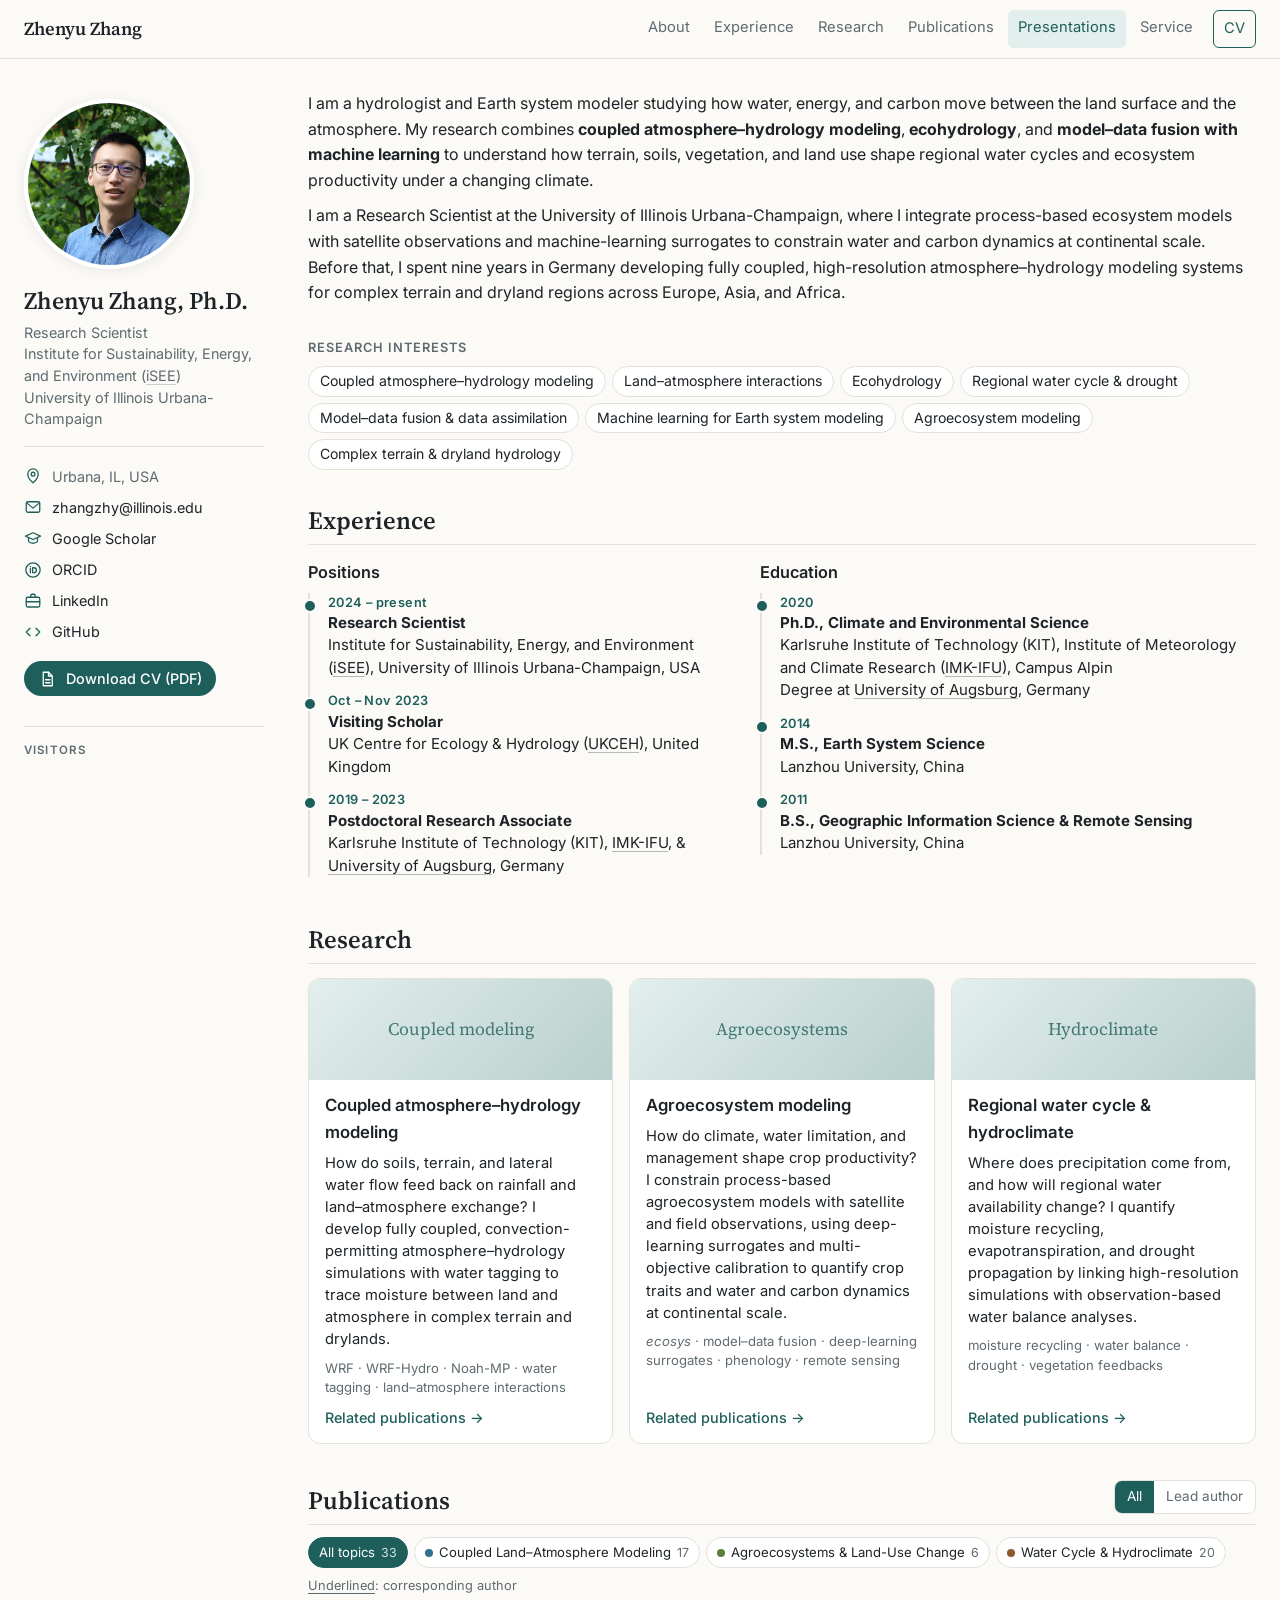
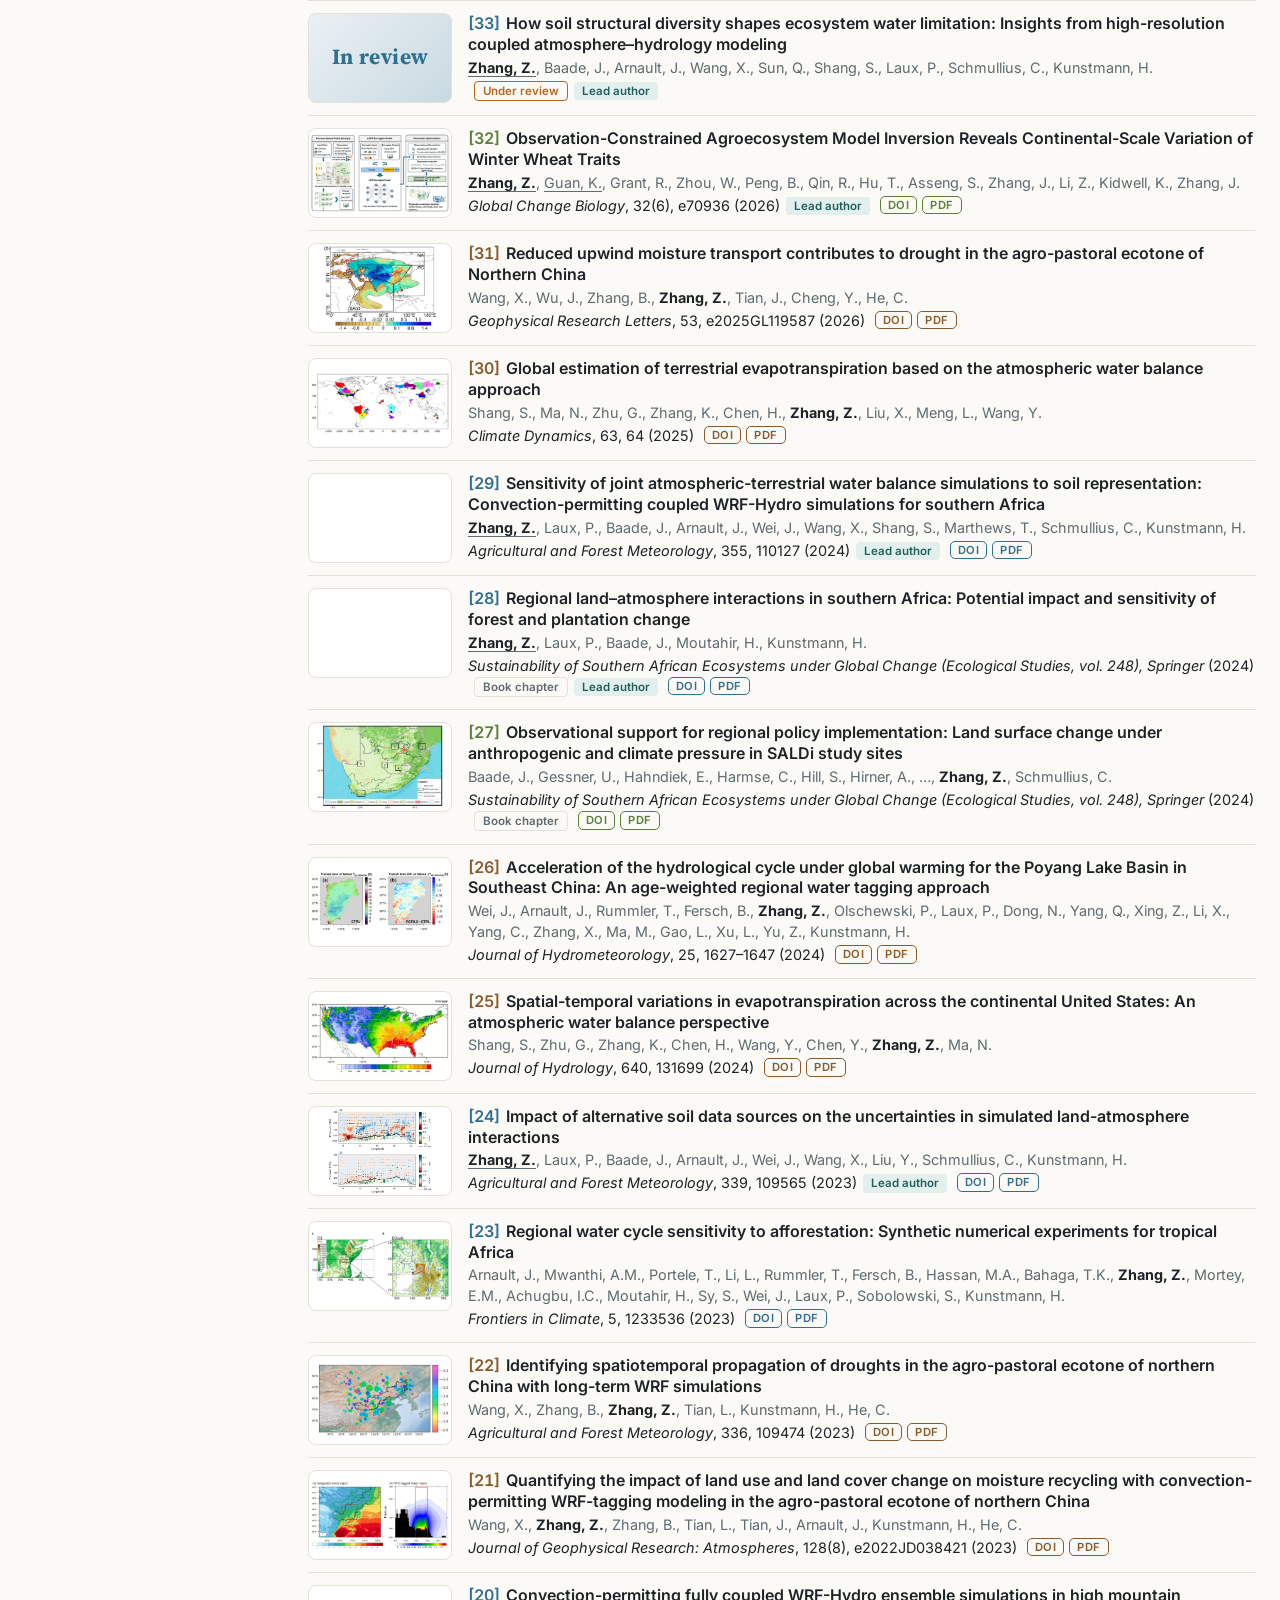
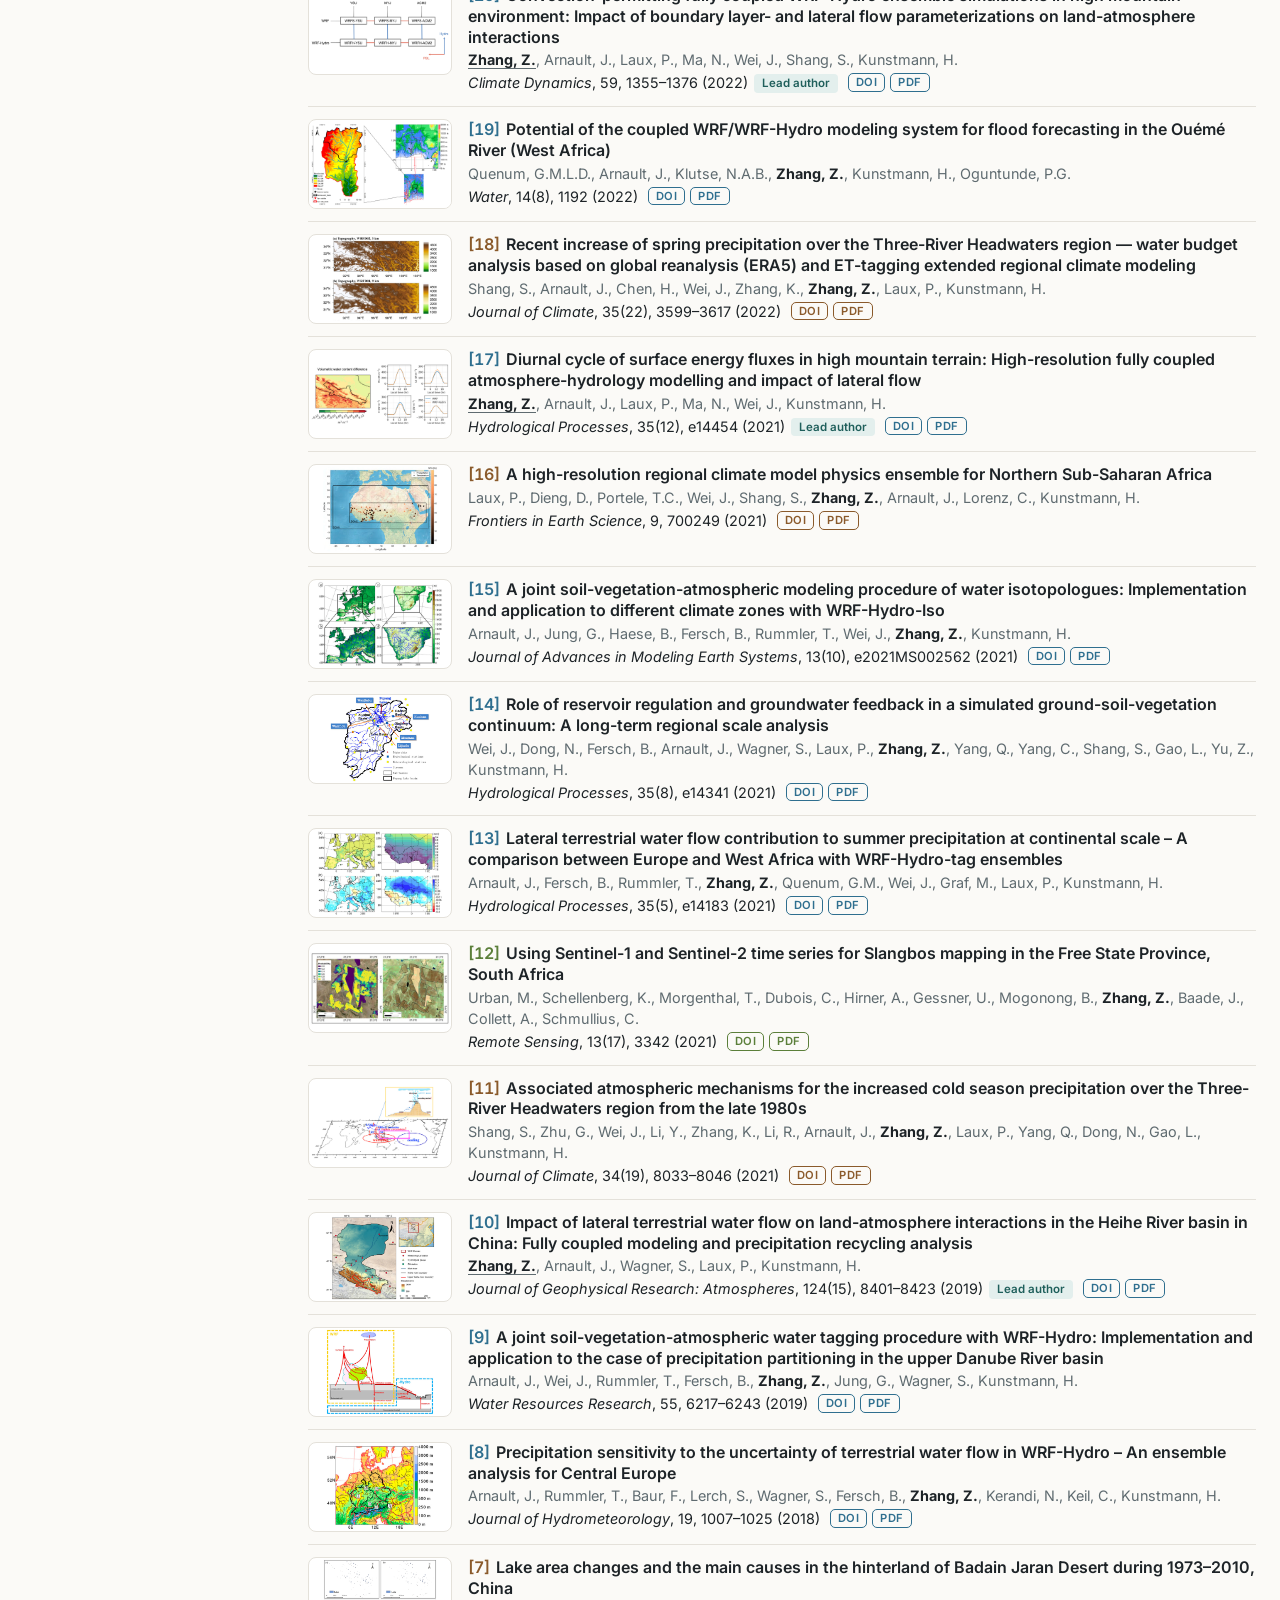
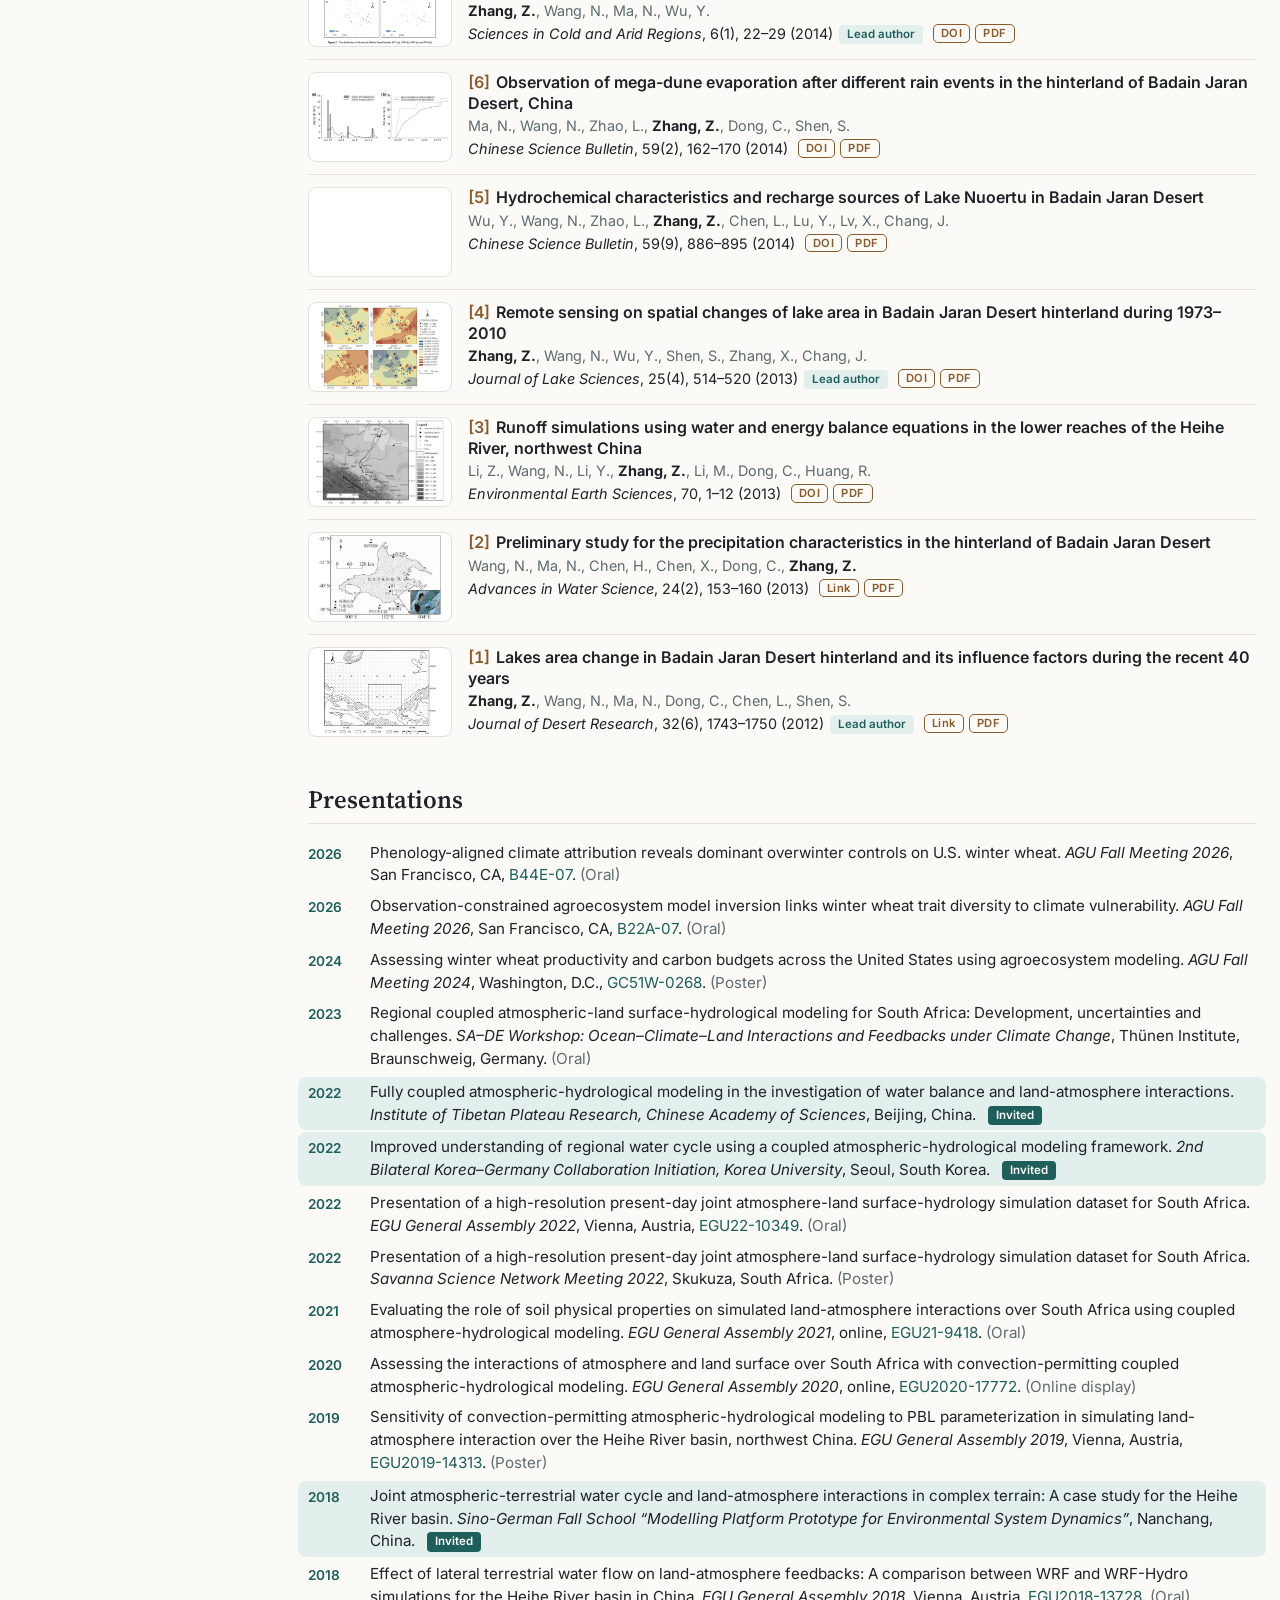
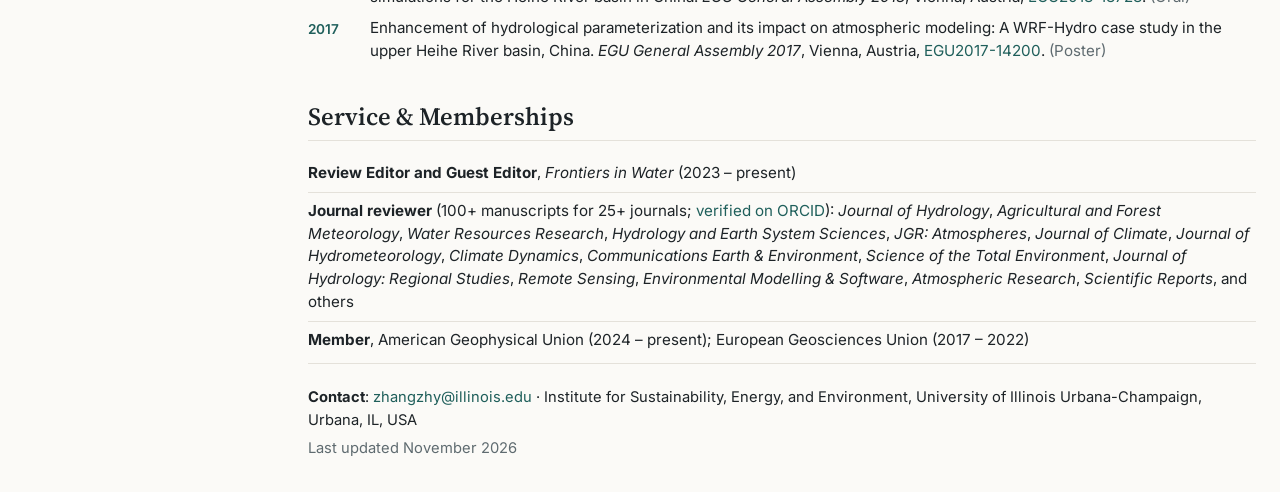
==== commit 595d47b7: "Add search engine verification, sitemap and metadata" ====
--- a/index.html
+++ b/index.html
@@ -3,12 +3,59 @@
 <head>
 <meta charset="utf-8">
 <meta name="viewport" content="width=device-width, initial-scale=1">
-<title>Zhenyu Zhang | Land–Atmosphere & Agroecosystem Modeling</title>
-<meta name="description" content="Zhenyu Zhang, Research Scientist at the University of Illinois Urbana-Champaign. Coupled atmosphere–hydrology modeling, land–atmosphere interactions, agroecosystem modeling, and model–data fusion.">
+<title>Zhenyu Zhang | Hydrology &amp; Earth System Modeling | University of Illinois</title>
+<meta name="description" content="Zhenyu Zhang, Ph.D., Research Scientist at the University of Illinois Urbana-Champaign (iSEE). Hydrology, coupled atmosphere–hydrology modeling, ecohydrology, agroecosystem modeling, and model–data fusion with machine learning.">
 <meta name="author" content="Zhenyu Zhang">
-<meta property="og:title" content="Zhenyu Zhang, Ph.D.">
-<meta property="og:description" content="Land–atmosphere interactions, coupled atmosphere–hydrology modeling, agroecosystem modeling, and model–data fusion.">
-<meta property="og:type" content="website">
+<link rel="canonical" href="https://zhangzhy-geo.github.io/">
+<meta property="og:title" content="Zhenyu Zhang, Ph.D. | University of Illinois Urbana-Champaign">
+<meta property="og:description" content="Hydrology, coupled atmosphere–hydrology modeling, ecohydrology, and model–data fusion with machine learning.">
+<meta property="og:type" content="profile">
+<meta property="og:url" content="https://zhangzhy-geo.github.io/">
+<meta property="og:image" content="https://zhangzhy-geo.github.io/assets/img/profile.jpg">
+<script type="application/ld+json">
+{
+  "@context": "https://schema.org",
+  "@type": "Person",
+  "name": "Zhenyu Zhang",
+  "honorificSuffix": "Ph.D.",
+  "jobTitle": "Research Scientist",
+  "url": "https://zhangzhy-geo.github.io/",
+  "image": "https://zhangzhy-geo.github.io/assets/img/profile.jpg",
+  "email": "mailto:zhangzhy@illinois.edu",
+  "affiliation": {
+    "@type": "Organization",
+    "name": "Institute for Sustainability, Energy, and Environment (iSEE), University of Illinois Urbana-Champaign",
+    "url": "https://isee.illinois.edu/"
+  },
+  "alumniOf": [
+    {
+      "@type": "CollegeOrUniversity",
+      "name": "University of Augsburg"
+    },
+    {
+      "@type": "CollegeOrUniversity",
+      "name": "Lanzhou University"
+    }
+  ],
+  "knowsAbout": [
+    "Hydrology",
+    "Coupled atmosphere–hydrology modeling",
+    "Land–atmosphere interactions",
+    "Ecohydrology",
+    "Agroecosystem modeling",
+    "Model–data fusion",
+    "Machine learning",
+    "WRF-Hydro",
+    "ecosys"
+  ],
+  "sameAs": [
+    "https://scholar.google.com/citations?user=nkPWP_gAAAAJ",
+    "https://orcid.org/0000-0002-9155-7378",
+    "https://www.linkedin.com/in/zhangzhy/",
+    "https://github.com/zhangzhy-geo"
+  ]
+}
+</script>
 <link rel="icon" href="assets/img/favicon.svg" type="image/svg+xml">
 <link rel="preconnect" href="https://fonts.googleapis.com">
 <link rel="preconnect" href="https://fonts.gstatic.com" crossorigin>
@@ -466,7 +513,7 @@
 
 <footer class="footer wrap">
   <p><strong>Contact</strong>: <a href="mailto:zhangzhy@illinois.edu">zhangzhy@illinois.edu</a> · Institute for Sustainability, Energy, and Environment, University of Illinois Urbana-Champaign, Urbana, IL, USA</p>
-  <p class="muted">Last updated October 2026</p>
+  <p class="muted">Last updated November 2026</p>
 </footer>
 
 </main>
--- a/assets/css/style.css
+++ b/assets/css/style.css
@@ -193,7 +193,7 @@
   .side-role { margin: 0; }
   .side-links { grid-column: 1 / -1; margin-top: 18px; display: flex; flex-wrap: wrap; gap: 6px 16px; }
   .side-links a.side-cv { margin-top: 0; }
-  .visitor-globe { grid-column: 1 / -1; }
+  .visitor-globe { display: none; }   /* phones/tablets: hide the visitor map so it doesn't push the bio down */
   .about { padding-top: 28px; }
 }
 @media (max-width: 820px) {
